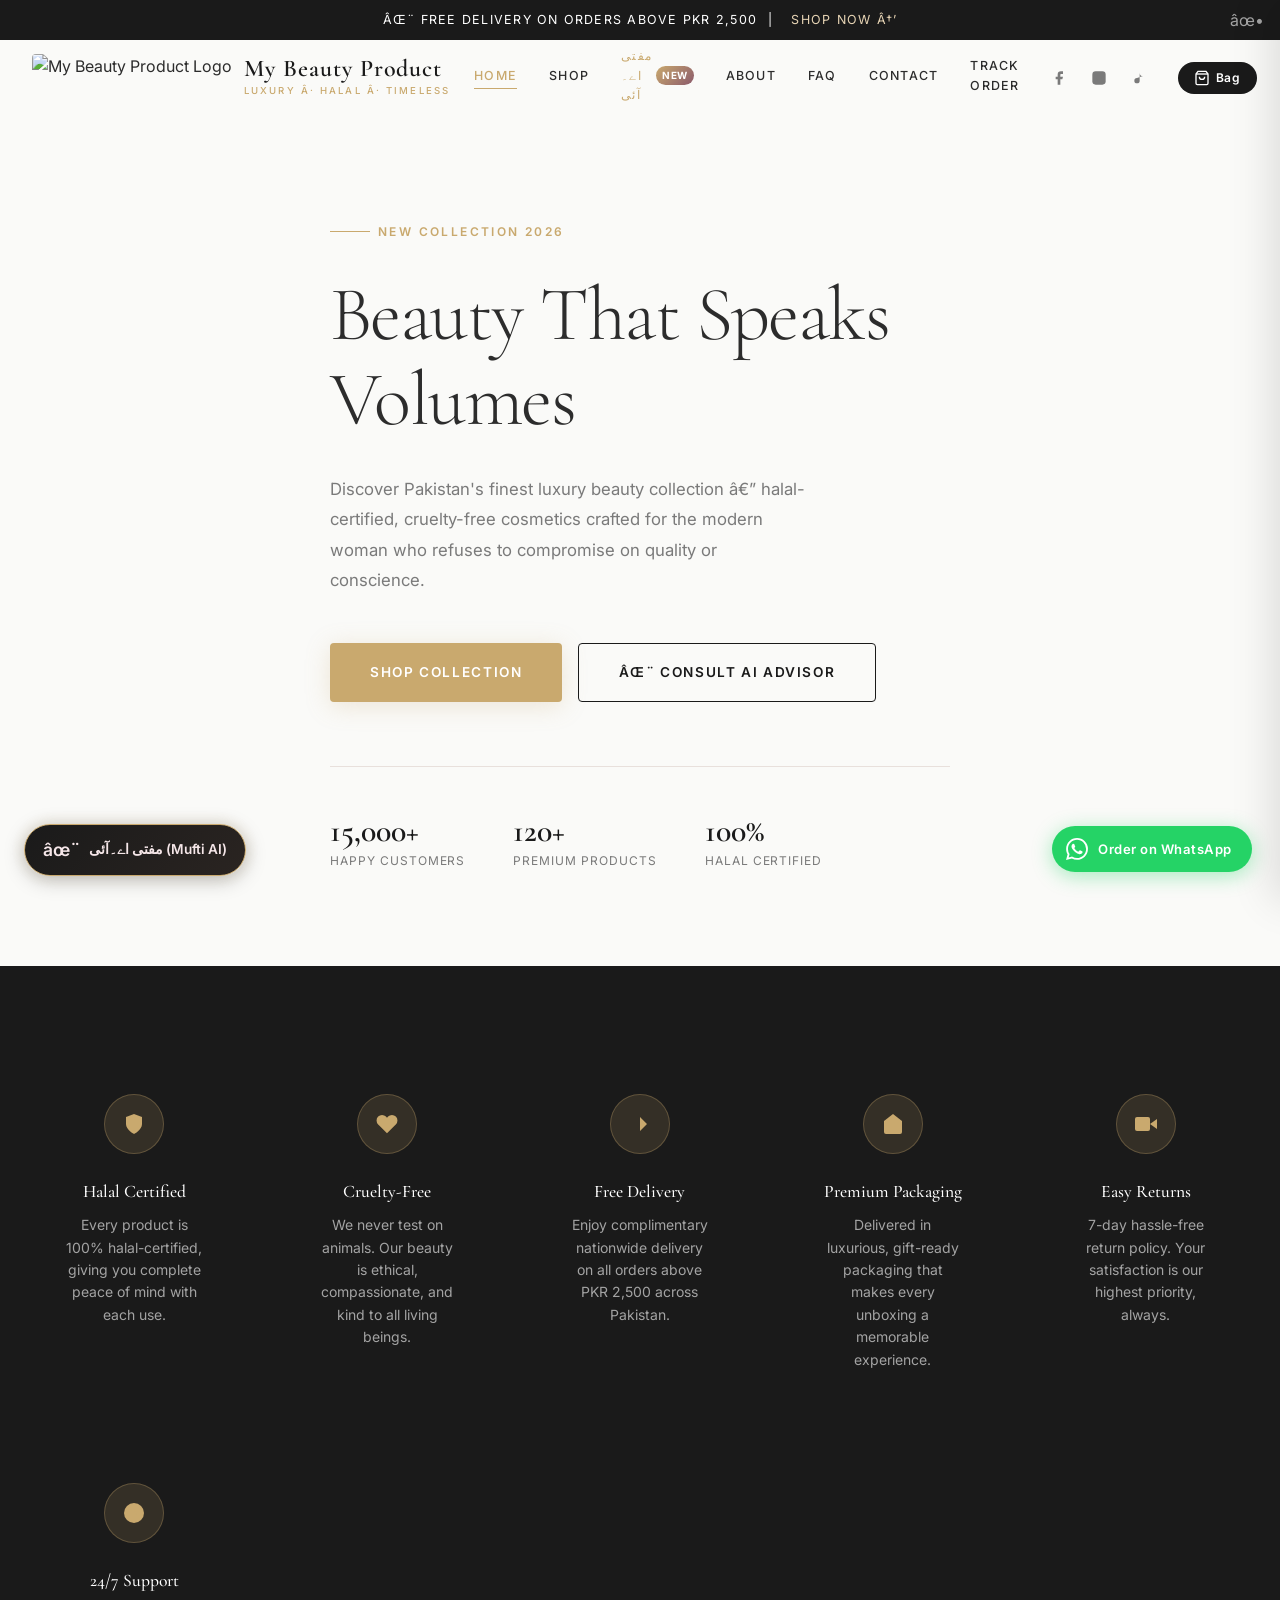
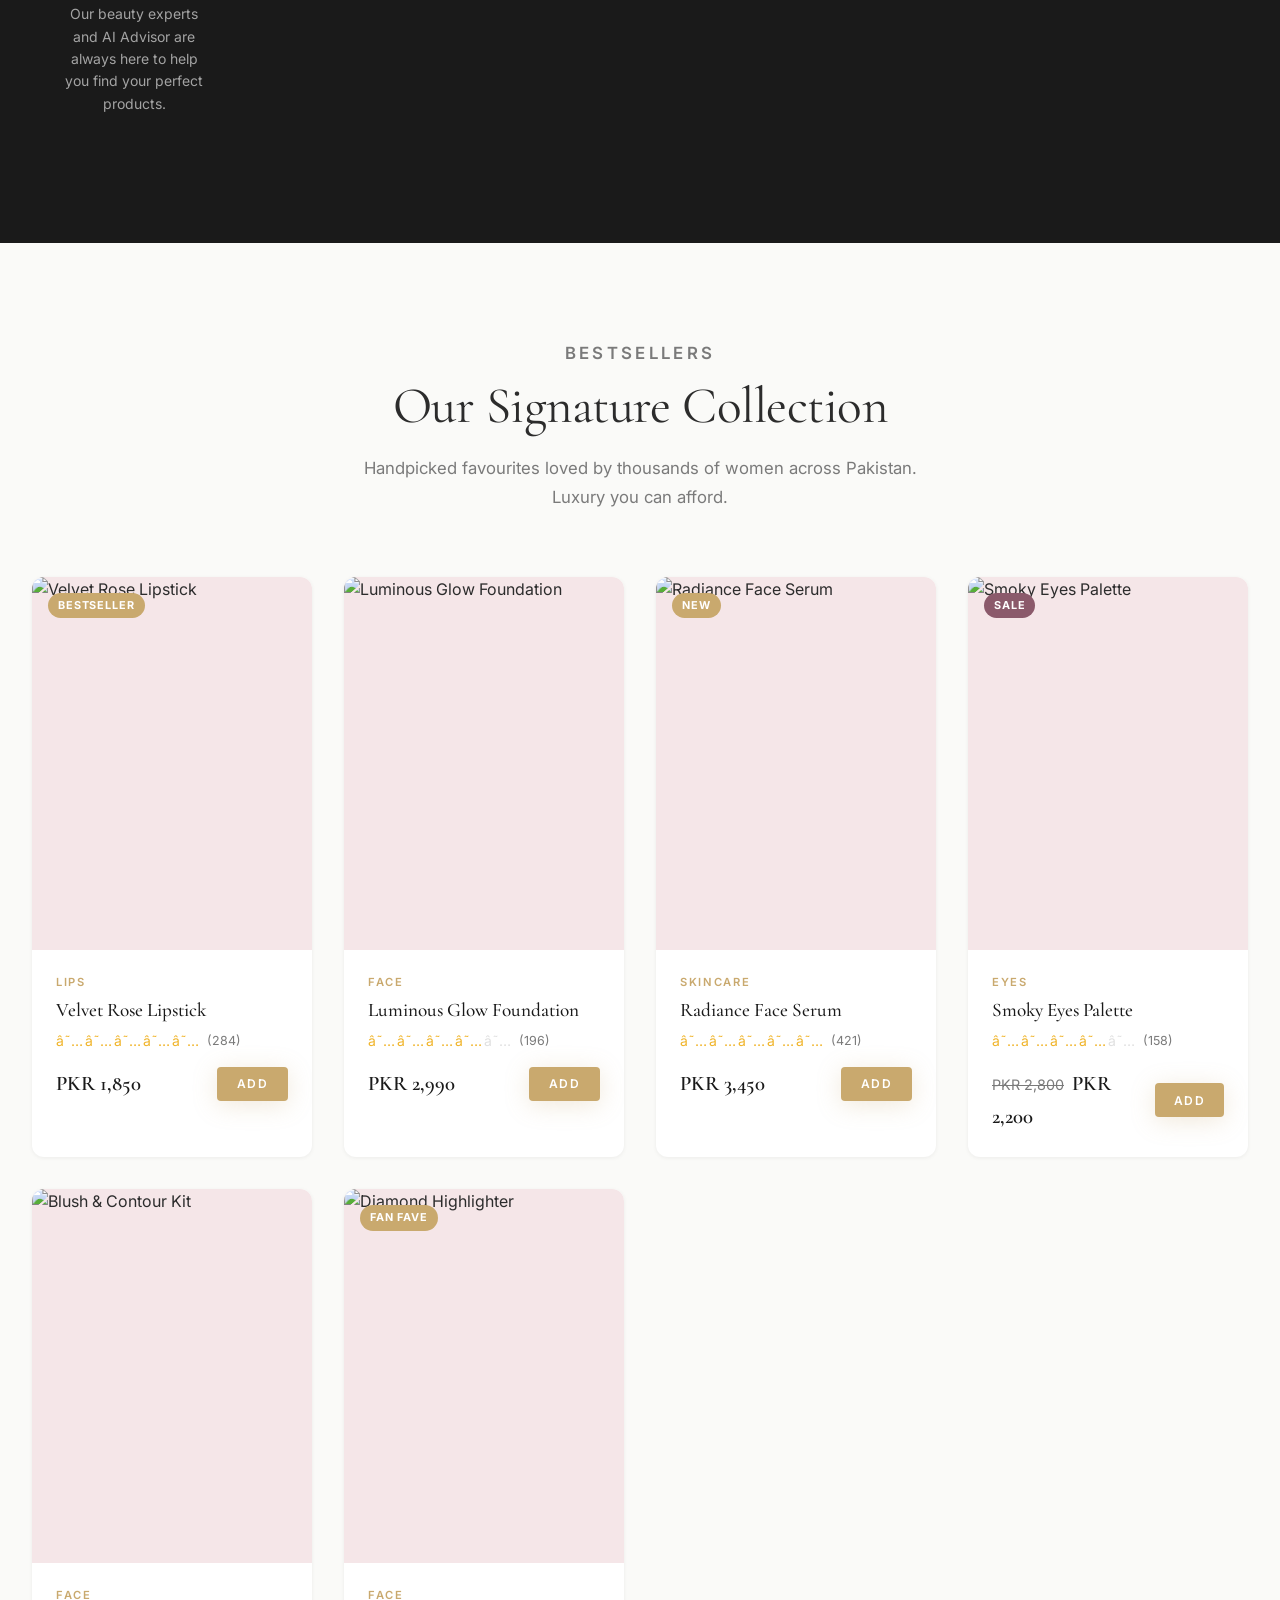
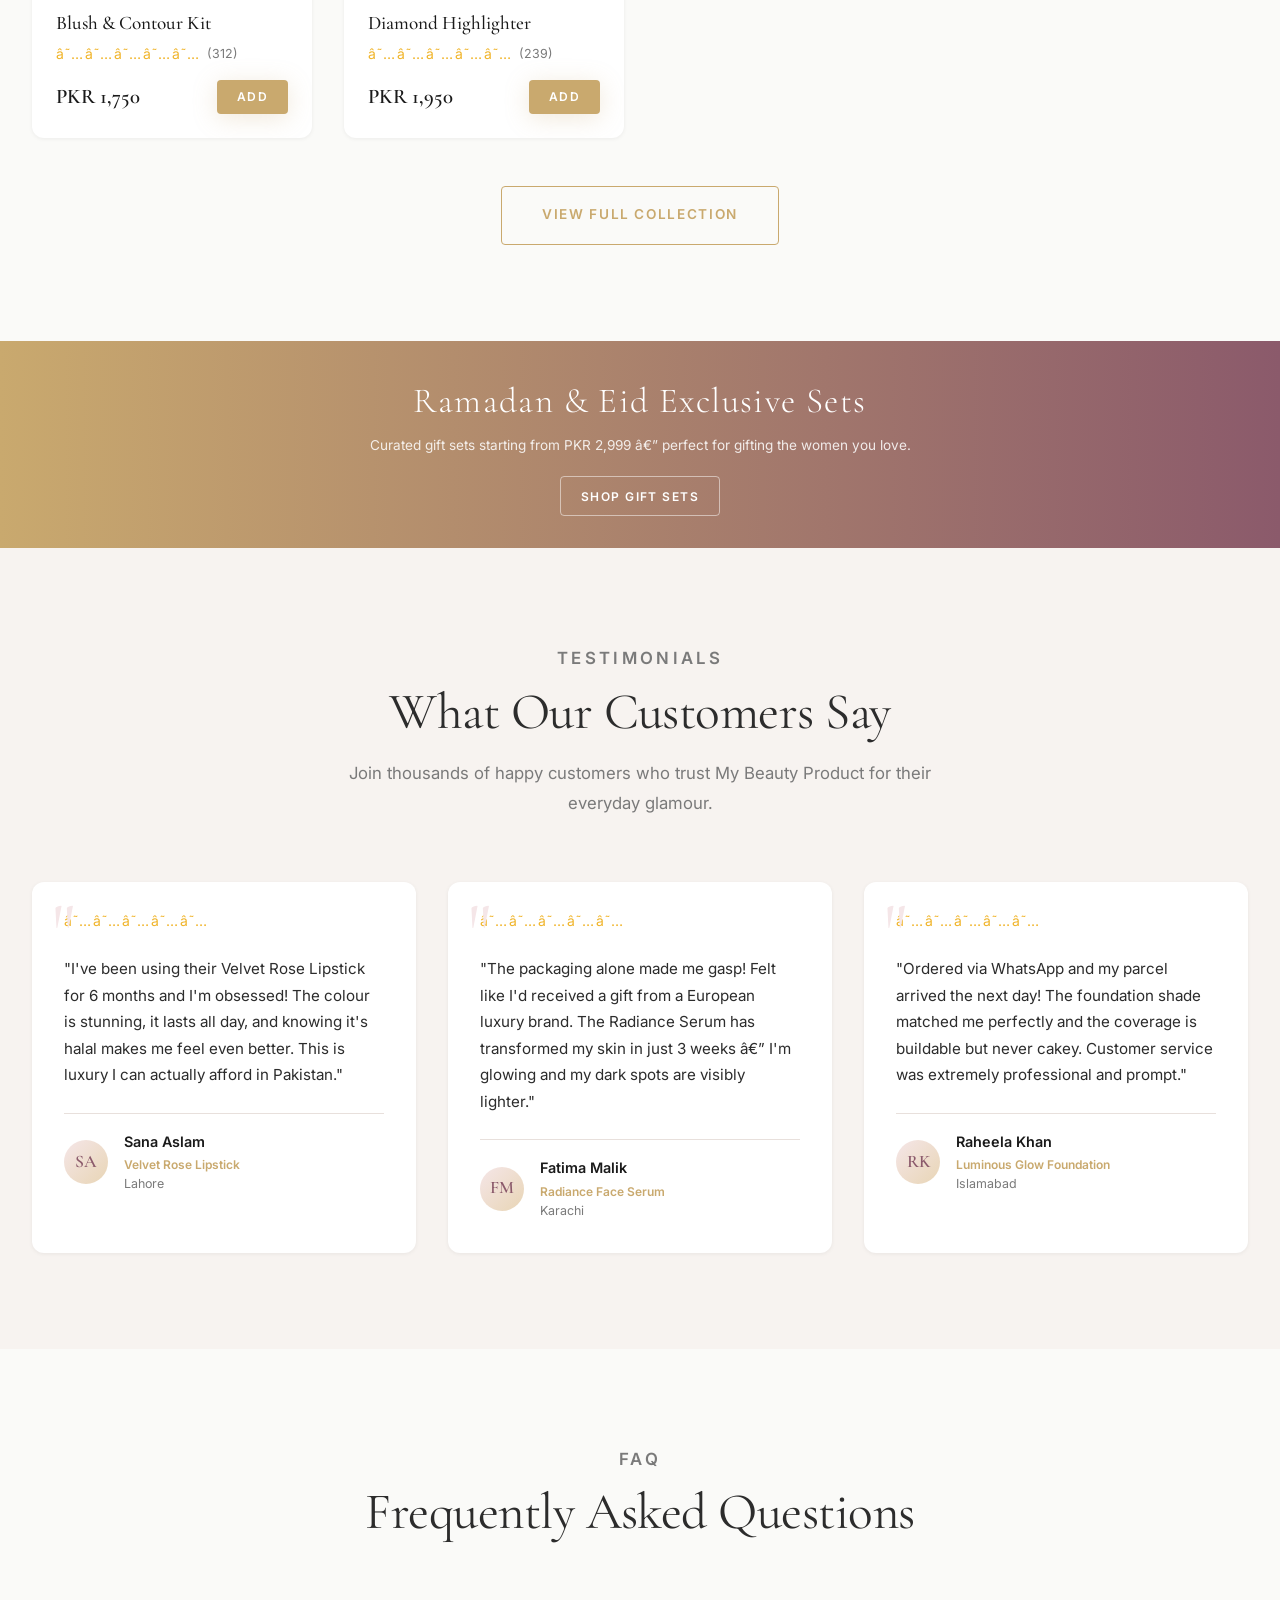
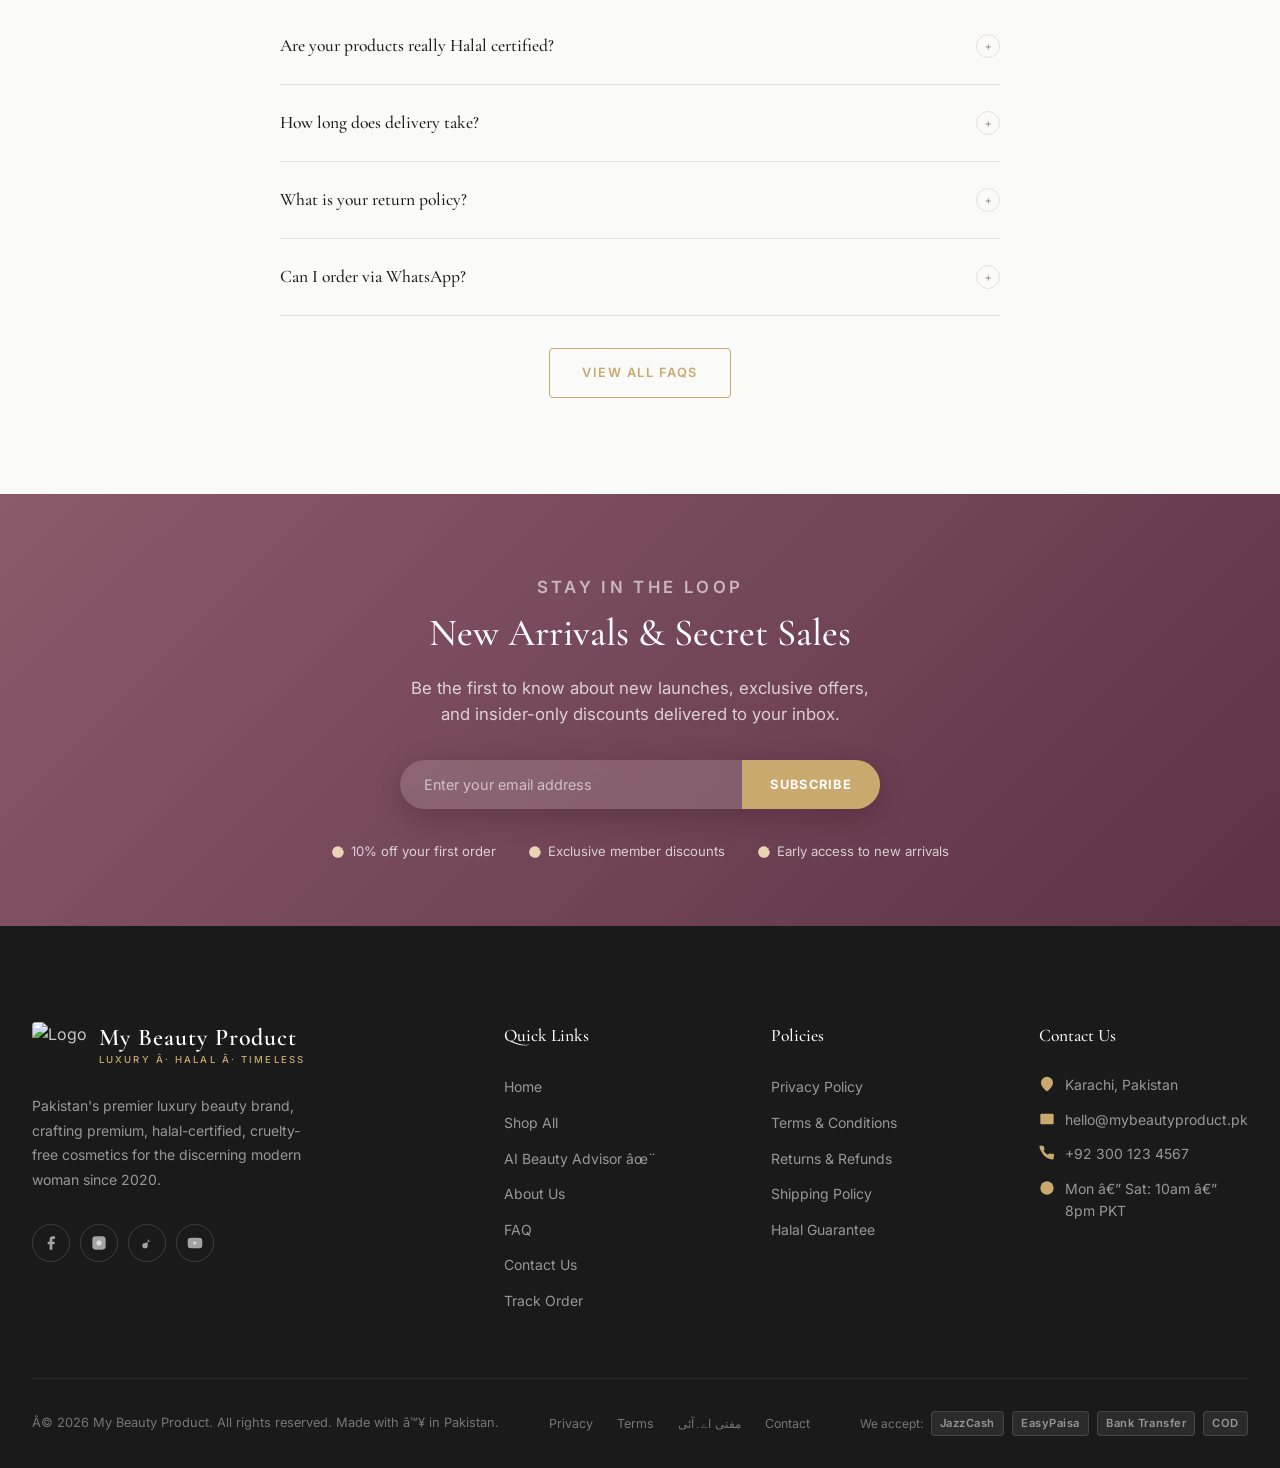
==== index.html @ 41e92faa "Add files via upload" ====
﻿<!DOCTYPE html>
<html lang="en">
<head>
  <meta charset="UTF-8" />
  <meta name="viewport" content="width=device-width, initial-scale=1.0" />
  <title>My Beauty Product â€” Luxury Halal Beauty & Cosmetics Pakistan</title>
  <meta name="description" content="My Beauty Product â€” Pakistan's premier luxury beauty brand. Shop premium lipsticks, foundations, serums, and skincare at affordable PKR prices. 100% Halal, cruelty-free cosmetics." />
  <meta name="keywords" content="beauty products Pakistan, luxury cosmetics PKR, halal makeup, lipstick Pakistan, foundation Pakistan, skincare Pakistan, AI beauty advisor" />
  <meta property="og:title" content="My Beauty Product â€” Luxury Beauty, Timeless Elegance" />
  <meta property="og:description" content="Discover Pakistan's finest luxury beauty collection â€” halal-certified, cruelty-free cosmetics crafted with care." />
  <meta property="og:type" content="website" />
  
  <link rel="icon" type="image/svg+xml" href="data:image/svg+xml,<svg xmlns='http://www.w3.org/2000/svg' viewBox='0 0 100 100'><text y='.9em' font-size='90'>ðŸ’„</text></svg>" />
  <link rel="preconnect" href="https://fonts.googleapis.com">
  <link rel="preconnect" href="https://fonts.gstatic.com" crossorigin>
  <link href="https://fonts.googleapis.com/css2?family=Cormorant+Garamond:ital,wght@0,300;0,400;0,500;0,600;0,700;1,300;1,400;1,600&family=Inter:wght@300;400;500;600;700&display=swap" rel="stylesheet" />
  <link rel="stylesheet" href="style.css" />
</head>
<body class="has-announcement">

<!-- â•â• Announcement Bar â•â•â•â•â•â•â•â•â•â•â•â•â•â•â•â•â•â•â•â•â•â•â•â•â•â•â•â•â•â•â•â•â•â• -->
<div class="announcement-bar" role="banner">
  âœ¨ Free delivery on orders above PKR 2,500 &nbsp;|&nbsp; <a href="shop.html">Shop Now â†’</a>
  <button id="dismiss-bar" style="position:absolute;right:16px;top:50%;transform:translateY(-50%);background:none;border:none;color:rgba(255,255,255,0.6);cursor:pointer;font-size:1rem;" aria-label="Dismiss announcement">âœ•</button>
</div>

<!-- â•â• Header â•â•â•â•â•â•â•â•â•â•â•â•â•â•â•â•â•â•â•â•â•â•â•â•â•â•â•â•â•â•â•â•â•â•â•â•â•â•â•â•â•â•â•â• -->
<header class="site-header" role="banner">
  <div class="container header-inner">

    <!-- Logo -->
    <a href="index.html" class="site-logo" aria-label="My Beauty Product Home">
      <div style="display:flex; align-items:center; gap:12px;">
        <img src="assets/images/logo.svg" alt="My Beauty Product Logo" style="height:48px; width:auto; border-radius:4px;" />
        <div>
          <span class="logo-main" style="display:block;">My Beauty Product</span>
          <span class="logo-tagline" style="display:block;">Luxury Â· Halal Â· Timeless</span>
        </div>
      </div>
    </a>

    <!-- Primary Navigation -->
    <nav class="primary-nav" role="navigation" aria-label="Primary navigation">
      <a href="index.html" class="active">Home</a>
      <a href="shop.html">Shop</a>
      <a href="mufti.html" class="ai-nav-link">مفتی اے۔آئی <span class="ai-nav-badge">NEW</span></a>
      <a href="about.html">About</a>
      <a href="faq.html">FAQ</a>
      <a href="contact.html">Contact</a>
      <a href="track-order.html">Track Order</a>
    </nav>

    <!-- Header Social Icons -->
    <div class="social-icons-header" aria-label="Social media links">
      <a href="https://facebook.com" target="_blank" rel="noopener" class="social-icon" aria-label="Facebook">
        <svg viewBox="0 0 24 24" width="20" height="20"><path d="M18 2h-3a5 5 0 00-5 5v3H7v4h3v8h4v-8h3l1-4h-4V7a1 1 0 011-1h3z"/></svg>
      </a>
      <a href="https://instagram.com" target="_blank" rel="noopener" class="social-icon" aria-label="Instagram">
        <svg viewBox="0 0 24 24" width="20" height="20"><rect x="2" y="2" width="20" height="20" rx="5" ry="5"/><path d="M16 11.37A4 4 0 1112.63 8 4 4 0 0116 11.37z"/><line x1="17.5" y1="6.5" x2="17.51" y2="6.5"/></svg>
      </a>
      <a href="https://tiktok.com" target="_blank" rel="noopener" class="social-icon" aria-label="TikTok">
        <svg viewBox="0 0 24 24" width="20" height="20"><path d="M9 12a4 4 0 104 4V4a5 5 0 005 5"/></svg>
      </a>
    </div>

    <!-- Cart Button -->
    <button class="cart-btn open-cart" id="cart-trigger" aria-label="Open shopping cart">
      <svg viewBox="0 0 24 24" width="20" height="20" fill="none" stroke="currentColor" stroke-width="2"><path d="M6 2L3 6v14a2 2 0 002 2h14a2 2 0 002-2V6l-3-4z"/><line x1="3" y1="6" x2="21" y2="6"/><path d="M16 10a4 4 0 01-8 0"/></svg>
      <span>Bag</span>
      <span class="cart-badge" id="cart-badge">0</span>
    </button>

    <!-- Hamburger -->
    <button class="hamburger" id="hamburger" aria-expanded="false" aria-label="Toggle mobile menu">
      <span></span><span></span><span></span>
    </button>
  </div>
</header>

<!-- â•â• Mobile Nav â•â•â•â•â•â•â•â•â•â•â•â•â•â•â•â•â•â•â•â•â•â•â•â•â•â•â•â•â•â•â•â•â•â•â•â•â•â•â• -->
<nav class="mobile-nav" id="mobile-nav" aria-label="Mobile navigation">
  <a href="index.html">Home</a>
  <a href="shop.html">Shop</a>
  <a href="ai-assistant.html" style="color:var(--color-primary);font-weight:600;">âœ¨ AI Beauty Advisor</a>
  <a href="about.html">About</a>
  <a href="faq.html">FAQ</a>
  <a href="contact.html">Contact</a>
  <a href="track-order.html">Track Order</a>
  <div class="mobile-social">
    <a href="https://facebook.com" target="_blank" rel="noopener" class="social-icon" aria-label="Facebook"><svg viewBox="0 0 24 24" width="20" height="20"><path d="M18 2h-3a5 5 0 00-5 5v3H7v4h3v8h4v-8h3l1-4h-4V7a1 1 0 011-1h3z"/></svg></a>
    <a href="https://instagram.com" target="_blank" rel="noopener" class="social-icon" aria-label="Instagram"><svg viewBox="0 0 24 24" width="20" height="20"><rect x="2" y="2" width="20" height="20" rx="5" ry="5"/><path d="M16 11.37A4 4 0 1112.63 8 4 4 0 0116 11.37z"/><line x1="17.5" y1="6.5" x2="17.51" y2="6.5"/></svg></a>
    <a href="https://tiktok.com" target="_blank" rel="noopener" class="social-icon" aria-label="TikTok"><svg viewBox="0 0 24 24" width="20" height="20"><path d="M9 12a4 4 0 104 4V4a5 5 0 005 5"/></svg></a>
  </div>
</nav>

<!-- â•â• Hero â•â•â•â•â•â•â•â•â•â•â•â•â•â•â•â•â•â•â•â•â•â•â•â•â•â•â•â•â•â•â•â•â•â•â•â•â•â•â•â•â•â•â•â•â• -->
<section class="hero" id="home" aria-label="Hero banner">
  <div class="hero-bg loaded" aria-hidden="true" style="background-image: url('assets/images/hero_banner.jpg');"></div>
  <div class="hero-overlay" aria-hidden="true"></div>
  <div class="container">
    <div class="hero-content">
      <div class="hero-eyebrow">
        <span class="subheading">New Collection 2026</span>
      </div>
      <h1 class="heading-display">
        Beauty That Speaks Volumes
      </h1>
      <p class="hero-description">
        Discover Pakistan's finest luxury beauty collection â€” halal-certified, cruelty-free cosmetics crafted for the modern woman who refuses to compromise on quality or conscience.
      </p>
      <div class="hero-actions">
        <a href="shop.html" class="btn btn-primary btn-lg" id="hero-shop-btn">Shop Collection</a>
        <a href="ai-assistant.html" class="btn btn-secondary btn-lg" id="hero-ai-btn">âœ¨ Consult AI Advisor</a>
      </div>
      <div class="hero-stats">
        <div class="hero-stat">
          <div class="hero-stat-value" data-count="15000" data-suffix="+">15,000+</div>
          <div class="hero-stat-label">Happy Customers</div>
        </div>
        <div class="hero-stat">
          <div class="hero-stat-value" data-count="120" data-suffix="+">120+</div>
          <div class="hero-stat-label">Premium Products</div>
        </div>
        <div class="hero-stat">
          <div class="hero-stat-value" data-count="100" data-suffix="%">100%</div>
          <div class="hero-stat-label">Halal Certified</div>
        </div>
      </div>
    </div>
  </div>
</section>

<!-- â•â• Features Strip â•â•â•â•â•â•â•â•â•â•â•â•â•â•â•â•â•â•â•â•â•â•â•â•â•â•â•â•â•â•â•â•â•â•â• -->
<section class="features-section section-padding">
  <div class="container">
    <div class="features-grid">
      <div class="feature-item reveal">
        <div class="feature-icon">
          <svg viewBox="0 0 24 24" width="20" height="20"><path d="M12 22s8-4 8-10V5l-8-3-8 3v7c0 6 8 10 8 10z"/></svg>
        </div>
        <h3>Halal Certified</h3>
        <p>Every product is 100% halal-certified, giving you complete peace of mind with each use.</p>
      </div>
      <div class="feature-item reveal reveal-delay-1">
        <div class="feature-icon">
          <svg viewBox="0 0 24 24" width="20" height="20"><path d="M20.84 4.61a5.5 5.5 0 00-7.78 0L12 5.67l-1.06-1.06a5.5 5.5 0 00-7.78 7.78l1.06 1.06L12 21.23l7.78-7.78 1.06-1.06a5.5 5.5 0 000-7.78z"/></svg>
        </div>
        <h3>Cruelty-Free</h3>
        <p>We never test on animals. Our beauty is ethical, compassionate, and kind to all living beings.</p>
      </div>
      <div class="feature-item reveal reveal-delay-2">
        <div class="feature-icon">
          <svg viewBox="0 0 24 24" width="20" height="20"><path d="M5 12h14M12 5l7 7-7 7"/></svg>
        </div>
        <h3>Free Delivery</h3>
        <p>Enjoy complimentary nationwide delivery on all orders above PKR 2,500 across Pakistan.</p>
      </div>
      <div class="feature-item reveal reveal-delay-3">
        <div class="feature-icon">
          <svg viewBox="0 0 24 24" width="20" height="20"><path d="M3 9l9-7 9 7v11a2 2 0 01-2 2H5a2 2 0 01-2-2z"/><polyline points="9 22 9 12 15 12 15 22"/></svg>
        </div>
        <h3>Premium Packaging</h3>
        <p>Delivered in luxurious, gift-ready packaging that makes every unboxing a memorable experience.</p>
      </div>
      <div class="feature-item reveal reveal-delay-4">
        <div class="feature-icon">
          <svg viewBox="0 0 24 24" width="20" height="20"><path d="M23 7l-7 5 7 5V7z"/><rect x="1" y="5" width="15" height="14" rx="2" ry="2"/></svg>
        </div>
        <h3>Easy Returns</h3>
        <p>7-day hassle-free return policy. Your satisfaction is our highest priority, always.</p>
      </div>
      <div class="feature-item reveal reveal-delay-4">
        <div class="feature-icon">
          <svg viewBox="0 0 24 24" width="20" height="20"><circle cx="12" cy="12" r="10"/><path d="M12 8v4l3 3"/></svg>
        </div>
        <h3>24/7 Support</h3>
        <p>Our beauty experts and AI Advisor are always here to help you find your perfect products.</p>
      </div>
    </div>
  </div>
</section>

<!-- â•â• Featured Collections â•â•â•â•â•â•â•â•â•â•â•â•â•â•â•â•â•â•â•â•â•â•â•â•â•â•â•â•â• -->
<section class="section-padding" id="featured-products">
  <div class="container">
    <div class="section-header reveal">
      <p class="subheading">Bestsellers</p>
      <h2 class="heading-xl">Our Signature Collection</h2>
      <p>Handpicked favourites loved by thousands of women across Pakistan. Luxury you can afford.</p>
    </div>

    <div class="products-grid">

      <!-- Product 1 -->
      <div class="product-card reveal" data-product="prod-001" data-product-id="prod-001" data-name="Velvet Rose Lipstick" data-price="1850" data-image="assets/images/product_lipstick.jpg" data-category="Lips">
        <div class="product-card-img">
          <span class="product-badge badge-new">Bestseller</span>
          <img src="assets/images/product_lipstick.jpg" alt="Velvet Rose Lipstick" loading="lazy" />
          <div class="product-card-actions">
            <button class="quick-add-btn" data-add-to-cart aria-label="Add Velvet Rose Lipstick to cart">Add to Bag</button>
            <button class="wishlist-btn" aria-label="Add to wishlist">
              <svg viewBox="0 0 24 24" width="20" height="20" fill="none" stroke="currentColor" stroke-width="2"><path d="M20.84 4.61a5.5 5.5 0 00-7.78 0L12 5.67l-1.06-1.06a5.5 5.5 0 00-7.78 7.78l1.06 1.06L12 21.23l7.78-7.78 1.06-1.06a5.5 5.5 0 000-7.78z"/></svg>
            </button>
          </div>
        </div>
        <div class="product-card-body">
          <p class="product-category">Lips</p>
          <h3 class="product-name">Velvet Rose Lipstick</h3>
          <div class="star-rating">
            <div class="stars">
              <span class="star filled">â˜…</span><span class="star filled">â˜…</span><span class="star filled">â˜…</span><span class="star filled">â˜…</span><span class="star filled">â˜…</span>
            </div>
            <span class="rating-count">(284)</span>
          </div>
          <div class="product-meta">
            <span class="product-price">PKR 1,850</span>
            <button class="btn btn-primary btn-sm" data-add-to-cart>Add</button>
          </div>
        </div>
      </div>

      <!-- Product 2 -->
      <div class="product-card reveal reveal-delay-1" data-product="prod-002" data-product-id="prod-002" data-name="Luminous Glow Foundation" data-price="2990" data-image="assets/images/product_foundation.jpg" data-category="Face">
        <div class="product-card-img">
          <img src="assets/images/product_foundation.jpg" alt="Luminous Glow Foundation" loading="lazy" />
          <div class="product-card-actions">
            <button class="quick-add-btn" data-add-to-cart aria-label="Add Luminous Glow Foundation to cart">Add to Bag</button>
            <button class="wishlist-btn" aria-label="Add to wishlist">
              <svg viewBox="0 0 24 24" width="20" height="20" fill="none" stroke="currentColor" stroke-width="2"><path d="M20.84 4.61a5.5 5.5 0 00-7.78 0L12 5.67l-1.06-1.06a5.5 5.5 0 00-7.78 7.78l1.06 1.06L12 21.23l7.78-7.78 1.06-1.06a5.5 5.5 0 000-7.78z"/></svg>
            </button>
          </div>
        </div>
        <div class="product-card-body">
          <p class="product-category">Face</p>
          <h3 class="product-name">Luminous Glow Foundation</h3>
          <div class="star-rating">
            <div class="stars">
              <span class="star filled">â˜…</span><span class="star filled">â˜…</span><span class="star filled">â˜…</span><span class="star filled">â˜…</span><span class="star">â˜…</span>
            </div>
            <span class="rating-count">(196)</span>
          </div>
          <div class="product-meta">
            <span class="product-price">PKR 2,990</span>
            <button class="btn btn-primary btn-sm" data-add-to-cart>Add</button>
          </div>
        </div>
      </div>

      <!-- Product 3 -->
      <div class="product-card reveal reveal-delay-2" data-product="prod-003" data-product-id="prod-003" data-name="Radiance Face Serum" data-price="3450" data-image="assets/images/product_serum.jpg" data-category="Skincare">
        <div class="product-card-img">
          <span class="product-badge badge-new">New</span>
          <img src="assets/images/product_serum.jpg" alt="Radiance Face Serum" loading="lazy" />
          <div class="product-card-actions">
            <button class="quick-add-btn" data-add-to-cart aria-label="Add Radiance Face Serum to cart">Add to Bag</button>
            <button class="wishlist-btn" aria-label="Add to wishlist">
              <svg viewBox="0 0 24 24" width="20" height="20" fill="none" stroke="currentColor" stroke-width="2"><path d="M20.84 4.61a5.5 5.5 0 00-7.78 0L12 5.67l-1.06-1.06a5.5 5.5 0 00-7.78 7.78l1.06 1.06L12 21.23l7.78-7.78 1.06-1.06a5.5 5.5 0 000-7.78z"/></svg>
            </button>
          </div>
        </div>
        <div class="product-card-body">
          <p class="product-category">Skincare</p>
          <h3 class="product-name">Radiance Face Serum</h3>
          <div class="star-rating">
            <div class="stars">
              <span class="star filled">â˜…</span><span class="star filled">â˜…</span><span class="star filled">â˜…</span><span class="star filled">â˜…</span><span class="star filled">â˜…</span>
            </div>
            <span class="rating-count">(421)</span>
          </div>
          <div class="product-meta">
            <span class="product-price">PKR 3,450</span>
            <button class="btn btn-primary btn-sm" data-add-to-cart>Add</button>
          </div>
        </div>
      </div>

      <!-- Product 4 -->
      <div class="product-card reveal reveal-delay-1" data-product="prod-004" data-product-id="prod-004" data-name="Smoky Eyes Palette" data-price="2200" data-image="assets/images/product_eyeshadow.jpg" data-category="Eyes">
        <div class="product-card-img">
          <span class="product-badge badge-sale">Sale</span>
          <img src="assets/images/product_eyeshadow.jpg" alt="Smoky Eyes Palette" loading="lazy" />
          <div class="product-card-actions">
            <button class="quick-add-btn" data-add-to-cart aria-label="Add Smoky Eyes Palette to cart">Add to Bag</button>
            <button class="wishlist-btn" aria-label="Add to wishlist">
              <svg viewBox="0 0 24 24" width="20" height="20" fill="none" stroke="currentColor" stroke-width="2"><path d="M20.84 4.61a5.5 5.5 0 00-7.78 0L12 5.67l-1.06-1.06a5.5 5.5 0 00-7.78 7.78l1.06 1.06L12 21.23l7.78-7.78 1.06-1.06a5.5 5.5 0 000-7.78z"/></svg>
            </button>
          </div>
        </div>
        <div class="product-card-body">
          <p class="product-category">Eyes</p>
          <h3 class="product-name">Smoky Eyes Palette</h3>
          <div class="star-rating">
            <div class="stars">
              <span class="star filled">â˜…</span><span class="star filled">â˜…</span><span class="star filled">â˜…</span><span class="star filled">â˜…</span><span class="star">â˜…</span>
            </div>
            <span class="rating-count">(158)</span>
          </div>
          <div class="product-meta">
            <div>
              <span class="product-price-original">PKR 2,800</span>
              <span class="product-price">PKR 2,200</span>
            </div>
            <button class="btn btn-primary btn-sm" data-add-to-cart>Add</button>
          </div>
        </div>
      </div>

      <!-- Product 5 -->
      <div class="product-card reveal reveal-delay-2" data-product="prod-005" data-product-id="prod-005" data-name="Blush & Contour Kit" data-price="1750" data-image="assets/images/product_blush.jpg" data-category="Face">
        <div class="product-card-img">
          <img src="assets/images/product_blush.jpg" alt="Blush & Contour Kit" loading="lazy" />
          <div class="product-card-actions">
            <button class="quick-add-btn" data-add-to-cart aria-label="Add Blush & Contour Kit to cart">Add to Bag</button>
            <button class="wishlist-btn" aria-label="Add to wishlist">
              <svg viewBox="0 0 24 24" width="20" height="20" fill="none" stroke="currentColor" stroke-width="2"><path d="M20.84 4.61a5.5 5.5 0 00-7.78 0L12 5.67l-1.06-1.06a5.5 5.5 0 00-7.78 7.78l1.06 1.06L12 21.23l7.78-7.78 1.06-1.06a5.5 5.5 0 000-7.78z"/></svg>
            </button>
          </div>
        </div>
        <div class="product-card-body">
          <p class="product-category">Face</p>
          <h3 class="product-name">Blush & Contour Kit</h3>
          <div class="star-rating">
            <div class="stars">
              <span class="star filled">â˜…</span><span class="star filled">â˜…</span><span class="star filled">â˜…</span><span class="star filled">â˜…</span><span class="star filled">â˜…</span>
            </div>
            <span class="rating-count">(312)</span>
          </div>
          <div class="product-meta">
            <span class="product-price">PKR 1,750</span>
            <button class="btn btn-primary btn-sm" data-add-to-cart>Add</button>
          </div>
        </div>
      </div>

      <!-- Product 6 -->
      <div class="product-card reveal reveal-delay-3" data-product="prod-006" data-product-id="prod-006" data-name="Diamond Highlighter" data-price="1950" data-image="assets/images/product_highlighter.jpg" data-category="Face">
        <div class="product-card-img">
          <span class="product-badge badge-new">Fan Fave</span>
          <img src="assets/images/product_highlighter.jpg" alt="Diamond Highlighter" loading="lazy" />
          <div class="product-card-actions">
            <button class="quick-add-btn" data-add-to-cart aria-label="Add Diamond Highlighter to cart">Add to Bag</button>
            <button class="wishlist-btn" aria-label="Add to wishlist">
              <svg viewBox="0 0 24 24" width="20" height="20" fill="none" stroke="currentColor" stroke-width="2"><path d="M20.84 4.61a5.5 5.5 0 00-7.78 0L12 5.67l-1.06-1.06a5.5 5.5 0 00-7.78 7.78l1.06 1.06L12 21.23l7.78-7.78 1.06-1.06a5.5 5.5 0 000-7.78z"/></svg>
            </button>
          </div>
        </div>
        <div class="product-card-body">
          <p class="product-category">Face</p>
          <h3 class="product-name">Diamond Highlighter</h3>
          <div class="star-rating">
            <div class="stars">
              <span class="star filled">â˜…</span><span class="star filled">â˜…</span><span class="star filled">â˜…</span><span class="star filled">â˜…</span><span class="star filled">â˜…</span>
            </div>
            <span class="rating-count">(239)</span>
          </div>
          <div class="product-meta">
            <span class="product-price">PKR 1,950</span>
            <button class="btn btn-primary btn-sm" data-add-to-cart>Add</button>
          </div>
        </div>
      </div>

    </div>

    <div class="text-center" style="margin-top:3rem;">
      <a href="shop.html" class="btn btn-outline-gold btn-lg" id="view-all-btn">View Full Collection</a>
    </div>
  </div>
</section>

<!-- â•â• Promo Banner â•â•â•â•â•â•â•â•â•â•â•â•â•â•â•â•â•â•â•â•â•â•â•â•â•â•â•â•â•â•â•â•â•â•â•â•â• -->
<div class="promo-strip reveal">
  <div class="container">
    <h2>Ramadan &amp; Eid Exclusive Sets</h2>
    <p>Curated gift sets starting from PKR 2,999 â€” perfect for gifting the women you love.</p>
    <a href="shop.html" class="btn btn-secondary btn-sm" style="margin-top:1.2rem;border-color:rgba(255,255,255,0.5);color:white;" id="promo-shop-btn">Shop Gift Sets</a>
  </div>
</div>

<!-- â•â• Customer Reviews â•â•â•â•â•â•â•â•â•â•â•â•â•â•â•â•â•â•â•â•â•â•â•â•â•â•â•â•â•â•â•â•â• -->
<section class="reviews-section section-padding" id="reviews">
  <div class="container">
    <div class="section-header reveal">
      <p class="subheading">Testimonials</p>
      <h2 class="heading-xl">What Our Customers Say</h2>
      <p>Join thousands of happy customers who trust My Beauty Product for their everyday glamour.</p>
    </div>
    <div class="reviews-grid">

      <div class="review-card reveal">
        <div class="star-rating" style="margin-bottom:0.75rem;">
          <div class="stars"><span class="star filled">â˜…</span><span class="star filled">â˜…</span><span class="star filled">â˜…</span><span class="star filled">â˜…</span><span class="star filled">â˜…</span></div>
        </div>
        <p class="review-text">"I've been using their Velvet Rose Lipstick for 6 months and I'm obsessed! The colour is stunning, it lasts all day, and knowing it's halal makes me feel even better. This is luxury I can actually afford in Pakistan."</p>
        <div class="review-author">
          <div class="review-avatar">SA</div>
          <div>
            <div class="review-name">Sana Aslam</div>
            <div class="review-product">Velvet Rose Lipstick</div>
            <div class="review-date">Lahore</div>
          </div>
        </div>
      </div>

      <div class="review-card reveal reveal-delay-1">
        <div class="star-rating" style="margin-bottom:0.75rem;">
          <div class="stars"><span class="star filled">â˜…</span><span class="star filled">â˜…</span><span class="star filled">â˜…</span><span class="star filled">â˜…</span><span class="star filled">â˜…</span></div>
        </div>
        <p class="review-text">"The packaging alone made me gasp! Felt like I'd received a gift from a European luxury brand. The Radiance Serum has transformed my skin in just 3 weeks â€” I'm glowing and my dark spots are visibly lighter."</p>
        <div class="review-author">
          <div class="review-avatar">FM</div>
          <div>
            <div class="review-name">Fatima Malik</div>
            <div class="review-product">Radiance Face Serum</div>
            <div class="review-date">Karachi</div>
          </div>
        </div>
      </div>

      <div class="review-card reveal reveal-delay-2">
        <div class="star-rating" style="margin-bottom:0.75rem;">
          <div class="stars"><span class="star filled">â˜…</span><span class="star filled">â˜…</span><span class="star filled">â˜…</span><span class="star filled">â˜…</span><span class="star filled">â˜…</span></div>
        </div>
        <p class="review-text">"Ordered via WhatsApp and my parcel arrived the next day! The foundation shade matched me perfectly and the coverage is buildable but never cakey. Customer service was extremely professional and prompt."</p>
        <div class="review-author">
          <div class="review-avatar">RK</div>
          <div>
            <div class="review-name">Raheela Khan</div>
            <div class="review-product">Luminous Glow Foundation</div>
            <div class="review-date">Islamabad</div>
          </div>
        </div>
      </div>

    </div>
  </div>
</section>

<!-- â•â• FAQ Preview â•â•â•â•â•â•â•â•â•â•â•â•â•â•â•â•â•â•â•â•â•â•â•â•â•â•â•â•â•â•â•â•â•â•â•â•â•â• -->
<section class="section-padding" id="faq-preview">
  <div class="container">
    <div class="section-header reveal">
      <p class="subheading">FAQ</p>
      <h2 class="heading-xl">Frequently Asked Questions</h2>
    </div>
    <div class="faq-list reveal">

      <div class="faq-item">
        <details>
          <summary class="faq-question">Are your products really Halal certified? <span class="faq-icon">+</span></summary>
          <div class="faq-answer">Yes! Every single My Beauty Product product is 100% halal-certified. We do not use any animal-derived ingredients, alcohol, or prohibited chemicals. Certified by a recognized Pakistani halal authority.</div>
        </details>
      </div>

      <div class="faq-item">
        <details>
          <summary class="faq-question">How long does delivery take? <span class="faq-icon">+</span></summary>
          <div class="faq-answer">We offer 1â€”3 business day delivery across major cities in Pakistan (Karachi, Lahore, Islamabad, Rawalpindi, Peshawar, Faisalabad, Multan). Remote areas take 3â€”5 business days.</div>
        </details>
      </div>

      <div class="faq-item">
        <details>
          <summary class="faq-question">What is your return policy? <span class="faq-icon">+</span></summary>
          <div class="faq-answer">We offer a 7-day hassle-free return policy on all unopened items. If an item arrives damaged or incorrect, we replace it or refund you completely free of charge.</div>
        </details>
      </div>

      <div class="faq-item">
        <details>
          <summary class="faq-question">Can I order via WhatsApp? <span class="faq-icon">+</span></summary>
          <div class="faq-answer">Absolutely! Click the WhatsApp button at any time to order directly or speak with our beauty advisors.</div>
        </details>
      </div>

    </div>
    <div class="text-center" style="margin-top:2rem;">
      <a href="faq.html" class="btn btn-outline-gold" id="all-faq-btn">View All FAQs</a>
    </div>
  </div>
</section>

<!-- â•â• Newsletter â•â•â•â•â•â•â•â•â•â•â•â•â•â•â•â•â•â•â•â•â•â•â•â•â•â•â•â•â•â•â•â•â•â•â•â•â•â•â• -->
<section class="newsletter-section section-padding-sm">
  <div class="container">
    <p class="subheading" style="color:rgba(255,255,255,0.6);margin-bottom:0.5rem;">Stay in the Loop</p>
    <h2 class="heading-lg" style="color:white;">New Arrivals &amp; Secret Sales</h2>
    <p>Be the first to know about new launches, exclusive offers, and insider-only discounts delivered to your inbox.</p>
    <form class="newsletter-form" id="newsletter-form" onsubmit="event.preventDefault(); showToast('Thank you for subscribing! Check your inbox for 10% off.', 'success'); this.reset();">
      <input type="email" placeholder="Enter your email address" required aria-label="Email address for newsletter" />
      <button type="submit">Subscribe</button>
    </form>
    <div class="newsletter-benefits">
      <span class="newsletter-benefit">
        <svg viewBox="0 0 24 24" width="20" height="20"><path d="M22 11.08V12a10 10 0 11-5.93-9.14"/><polyline points="22 4 12 14.01 9 11.01"/></svg>
        10% off your first order
      </span>
      <span class="newsletter-benefit">
        <svg viewBox="0 0 24 24" width="20" height="20"><path d="M22 11.08V12a10 10 0 11-5.93-9.14"/><polyline points="22 4 12 14.01 9 11.01"/></svg>
        Exclusive member discounts
      </span>
      <span class="newsletter-benefit">
        <svg viewBox="0 0 24 24" width="20" height="20"><path d="M22 11.08V12a10 10 0 11-5.93-9.14"/><polyline points="22 4 12 14.01 9 11.01"/></svg>
        Early access to new arrivals
      </span>
    </div>
  </div>
</section>

<!-- â•â• Footer â•â•â•â•â•â•â•â•â•â•â•â•â•â•â•â•â•â•â•â•â•â•â•â•â•â•â•â•â•â•â•â•â•â•â•â•â•â•â•â•â•â•â• -->
<footer class="site-footer" role="contentinfo">
  <div class="container">
    <div class="footer-top">

      <!-- Brand Column -->
      <div class="footer-brand">
        <a href="index.html" class="site-logo">
          <div style="display:flex; align-items:center; gap:12px;">
            <img src="assets/images/logo.svg" alt="Logo" style="height:48px; width:auto; border-radius:4px;" />
            <div>
              <span class="logo-main" style="display:block;">My Beauty Product</span>
              <span class="logo-tagline" style="display:block;">Luxury Â· Halal Â· Timeless</span>
            </div>
          </div>
        </a>
        <p class="footer-about">Pakistan's premier luxury beauty brand, crafting premium, halal-certified, cruelty-free cosmetics for the discerning modern woman since 2020.</p>
        <div class="footer-social">
          <a href="https://facebook.com" target="_blank" rel="noopener" class="footer-social-icon" aria-label="Facebook"><svg viewBox="0 0 24 24" width="20" height="20"><path d="M18 2h-3a5 5 0 00-5 5v3H7v4h3v8h4v-8h3l1-4h-4V7a1 1 0 011-1h3z"/></svg></a>
          <a href="https://instagram.com" target="_blank" rel="noopener" class="footer-social-icon" aria-label="Instagram"><svg viewBox="0 0 24 24" width="20" height="20"><rect x="2" y="2" width="20" height="20" rx="5" ry="5"/><path d="M16 11.37A4 4 0 1112.63 8 4 4 0 0116 11.37z"/><line x1="17.5" y1="6.5" x2="17.51" y2="6.5"/></svg></a>
          <a href="https://tiktok.com" target="_blank" rel="noopener" class="footer-social-icon" aria-label="TikTok"><svg viewBox="0 0 24 24" width="20" height="20"><path d="M9 12a4 4 0 104 4V4a5 5 0 005 5"/></svg></a>
          <a href="https://youtube.com" target="_blank" rel="noopener" class="footer-social-icon" aria-label="YouTube"><svg viewBox="0 0 24 24" width="20" height="20"><path d="M22.54 6.42a2.78 2.78 0 00-1.94-1.96C18.88 4 12 4 12 4s-6.88 0-8.6.46a2.78 2.78 0 00-1.94 1.96A29 29 0 001 12a29 29 0 00.46 5.58A2.78 2.78 0 003.4 19.54C5.12 20 12 20 12 20s6.88 0 8.6-.46a2.78 2.78 0 001.94-1.96A29 29 0 0023 12a29 29 0 00-.46-5.58z"/><polygon points="9.75 15.02 15.5 12 9.75 8.98 9.75 15.02"/></svg></a>
        </div>
      </div>

      <!-- Quick Links -->
      <div>
        <h4 class="footer-heading">Quick Links</h4>
        <ul class="footer-links">
          <li><a href="index.html">Home</a></li>
          <li><a href="shop.html">Shop All</a></li>
          <li><a href="ai-assistant.html">AI Beauty Advisor âœ¨</a></li>
          <li><a href="about.html">About Us</a></li>
          <li><a href="faq.html">FAQ</a></li>
          <li><a href="contact.html">Contact Us</a></li>
          <li><a href="track-order.html">Track Order</a></li>
        </ul>
      </div>

      <!-- Policies -->
      <div>
        <h4 class="footer-heading">Policies</h4>
        <ul class="footer-links">
          <li><a href="privacy.html">Privacy Policy</a></li>
          <li><a href="terms.html">Terms &amp; Conditions</a></li>
          <li><a href="terms.html#returns">Returns &amp; Refunds</a></li>
          <li><a href="terms.html#shipping">Shipping Policy</a></li>
          <li><a href="terms.html#halal">Halal Guarantee</a></li>
        </ul>
      </div>

      <!-- Contact -->
      <div>
        <h4 class="footer-heading">Contact Us</h4>
        <div class="footer-contact-item">
          <svg viewBox="0 0 24 24" width="20" height="20"><path d="M21 10c0 7-9 13-9 13s-9-6-9-13a9 9 0 0118 0z"/><circle cx="12" cy="10" r="3"/></svg>
          <span>Karachi, Pakistan</span>
        </div>
        <div class="footer-contact-item">
          <svg viewBox="0 0 24 24" width="20" height="20"><path d="M4 4h16c1.1 0 2 .9 2 2v12c0 1.1-.9 2-2 2H4c-1.1 0-2-.9-2-2V6c0-1.1.9-2 2-2z"/><polyline points="22,6 12,13 2,6"/></svg>
          <span>hello@mybeautyproduct.pk</span>
        </div>
        <div class="footer-contact-item">
          <svg viewBox="0 0 24 24" width="20" height="20"><path d="M22 16.92v3a2 2 0 01-2.18 2 19.79 19.79 0 01-8.63-3.07A19.5 19.5 0 013.5 9.93a19.79 19.79 0 01-3-8.59A2 2 0 012.48 1h3a2 2 0 012 1.72c.127.96.361 1.903.7 2.81a2 2 0 01-.45 2.11L6.91 8.45a16 16 0 006.29 6.29l1.39-1.39a2 2 0 012.11-.45c.907.339 1.85.573 2.81.7A2 2 0 0122 16.92z"/></svg>
          <span>+92 300 123 4567</span>
        </div>
        <div class="footer-contact-item">
          <svg viewBox="0 0 24 24" width="20" height="20"><circle cx="12" cy="12" r="10"/><polyline points="12 6 12 12 16 14"/></svg>
          <span>Mon â€” Sat: 10am â€” 8pm PKT</span>
        </div>
      </div>

    </div>

    <div class="footer-bottom">
      <p class="footer-copyright">Â© 2026 My Beauty Product. All rights reserved. Made with â™¥ in Pakistan.</p>
      <div class="footer-legal-links">
        <a href="privacy.html">Privacy</a>
        <a href="terms.html">Terms</a>
        <a href="mufti.html">مفتی اے۔آئی</a>
        <a href="contact.html">Contact</a>
      </div>
      <div class="footer-payment-icons">
        <span>We accept:</span>
        <span class="payment-badge">JazzCash</span>
        <span class="payment-badge">EasyPaisa</span>
        <span class="payment-badge">Bank Transfer</span>
        <span class="payment-badge">COD</span>
      </div>
    </div>
  </div>
</footer>

<!-- â•â• Cart Overlay & Drawer â•â•â•â•â•â•â•â•â•â•â•â•â•â•â•â•â•â•â•â•â•â•â•â•â•â•â•â•â• -->
<div class="cart-overlay" id="cart-overlay" aria-hidden="true"></div>
<aside class="cart-drawer" id="cart-drawer" role="dialog" aria-label="Shopping cart" aria-modal="true">
  <div class="cart-drawer-header">
    <h2 class="cart-drawer-title">Your Bag</h2>
    <button class="cart-close-btn" id="cart-close" aria-label="Close cart">âœ•</button>
  </div>
  <div class="cart-items" id="cart-items" aria-live="polite"></div>
  <div class="cart-footer">
    <div class="cart-subtotal">
      <span>Subtotal</span>
      <span class="cart-subtotal-value" id="cart-total">PKR 0</span>
    </div>
    <button class="cart-checkout-btn" id="cart-checkout">Proceed to Checkout</button>
    <button class="cart-continue-btn" onclick="closeCartDrawer()">â† Continue Shopping</button>
  </div>
</aside>

<!-- â•â• Floating WhatsApp Button â•â•â•â•â•â•â•â•â•â•â•â•â•â•â•â•â•â•â•â•â•â•â•â•â•â• -->
<a class="whatsapp-float"
   href="https://wa.me/923001234567?text=Hi!%20I%20am%20interested%20in%20your%20beauty%20products.%20Can%20you%20help%20me%3F"
   target="_blank"
   rel="noopener"
   id="whatsapp-float-btn"
   aria-label="Chat with us on WhatsApp">
  <svg viewBox="0 0 24 24" xmlns="http://www.w3.org/2000/svg">
    <path d="M17.472 14.382c-.297-.149-1.758-.867-2.03-.967-.273-.099-.471-.148-.67.15-.197.297-.767.966-.94 1.164-.173.199-.347.223-.644.075-.297-.15-1.255-.463-2.39-1.475-.883-.788-1.48-1.761-1.653-2.059-.173-.297-.018-.458.13-.606.134-.133.298-.347.446-.52.149-.174.198-.298.298-.497.099-.198.05-.371-.025-.52-.075-.149-.669-1.612-.916-2.207-.242-.579-.487-.5-.669-.51-.173-.008-.371-.01-.57-.01-.198 0-.52.074-.792.372-.272.297-1.04 1.016-1.04 2.479 0 1.462 1.065 2.875 1.213 3.074.149.198 2.096 3.2 5.077 4.487.709.306 1.262.489 1.694.625.712.227 1.36.195 1.871.118.571-.085 1.758-.719 2.006-1.413.248-.694.248-1.289.173-1.413-.074-.124-.272-.198-.57-.347m-5.421 7.403h-.004a9.87 9.87 0 01-5.031-1.378l-.361-.214-3.741.982.998-3.648-.235-.374a9.86 9.86 0 01-1.51-5.26c.001-5.45 4.436-9.884 9.888-9.884 2.64 0 5.122 1.03 6.988 2.898a9.825 9.825 0 012.893 6.994c-.003 5.45-4.437 9.884-9.885 9.884m8.413-18.297A11.815 11.815 0 0012.05 0C5.495 0 .16 5.335.157 11.892c0 2.096.547 4.142 1.588 5.945L.057 24l6.305-1.654a11.882 11.882 0 005.683 1.448h.005c6.554 0 11.89-5.335 11.893-11.893a11.821 11.821 0 00-3.48-8.413z"/>
  </svg>
  <span>Order on WhatsApp</span>
</a>

<!-- â•â• Floating AI Advisor Button â•â•â•â•â•â•â•â•â•â•â•â•â•â•â•â•â•â•â•â•â•â•â•â• -->
<a class="ai-float" href="mufti.html" id="ai-float-btn" aria-label="Ask Mufti AI">
  <span class="ai-float-icon">âœ¨</span>
  <span>مفتی اے۔آئی (Mufti AI)</span>
</a>

<!-- Scripts -->
<script src="main.js"></script>
<script src="cart.js"></script>
</body>
</html>
---- style.css ----
/* ============================================================
   MY BEAUTY PRODUCT — Master Stylesheet
   Premium Luxury E-Commerce Design System
   ============================================================ */

/* ---------- Google Fonts ---------- */
@import url('https://fonts.googleapis.com/css2?family=Cormorant+Garamond:ital,wght@0,300;0,400;0,500;0,600;0,700;1,300;1,400;1,600&family=Inter:wght@300;400;500;600;700&display=swap');

/* ---------- CSS Custom Properties (Design Tokens) ---------- */
:root {
  /* Colors */
  --color-primary:      #C9A96E;
  --color-primary-dark: #A8844E;
  --color-primary-light:#E8D5B5;
  --color-secondary:    #F5E6E8;
  --color-accent:       #8B5A6B;
  --color-accent-light: #B8809A;
  --color-bg:           #FAFAF8;
  --color-bg-alt:       #F7F3F0;
  --color-white:        #FFFFFF;
  --color-dark:         #1A1A1A;
  --color-text:         #2C2C2C;
  --color-muted:        #7A7A7A;
  --color-border:       #E8E0DC;
  --color-success:      #4CAF50;
  --color-whatsapp:     #25D366;

  /* Typography */
  --font-heading: 'Cormorant Garamond', Georgia, serif;
  --font-body:    'Inter', -apple-system, BlinkMacSystemFont, sans-serif;

  /* Spacing */
  --space-xs:  0.25rem;
  --space-sm:  0.5rem;
  --space-md:  1rem;
  --space-lg:  1.5rem;
  --space-xl:  2rem;
  --space-2xl: 3rem;
  --space-3xl: 4rem;
  --space-4xl: 6rem;

  /* Layout */
  --container-max:  1320px;
  --header-height:  80px;
  --border-radius:  4px;
  --border-radius-lg: 12px;
  --border-radius-xl: 24px;

  /* Shadows */
  --shadow-sm:   0 1px 4px rgba(0,0,0,0.06);
  --shadow-md:   0 4px 20px rgba(0,0,0,0.08);
  --shadow-lg:   0 8px 40px rgba(0,0,0,0.12);
  --shadow-gold: 0 4px 24px rgba(201,169,110,0.25);

  /* Transitions */
  --transition-fast:   0.15s ease;
  --transition-normal: 0.3s ease;
  --transition-slow:   0.5s ease;

  /* Z-Indices */
  --z-base:    1;
  --z-sticky:  100;
  --z-drawer:  200;
  --z-overlay: 300;
  --z-modal:   400;
  --z-toast:   500;
}

/* ---------- Reset & Base ---------- */
*, *::before, *::after {
  box-sizing: border-box;
  margin: 0;
  padding: 0;
}

html {
  scroll-behavior: smooth;
  font-size: 16px;
}

body {
  font-family: var(--font-body);
  background-color: var(--color-bg);
  color: var(--color-text);
  line-height: 1.6;
  -webkit-font-smoothing: antialiased;
  overflow-x: hidden;
}

img {
  max-width: 100%;
  height: auto;
  display: block;
}

a {
  color: inherit;
  text-decoration: none;
  transition: color var(--transition-fast);
}

ul { list-style: none; }

button {
  font-family: var(--font-body);
  cursor: pointer;
  border: none;
  background: none;
}

input, textarea, select {
  font-family: var(--font-body);
  font-size: 1rem;
}

/* ---------- Utility Classes ---------- */
.container {
  max-width: var(--container-max);
  margin: 0 auto;
  padding: 0 var(--space-xl);
}

.section-padding {
  padding: var(--space-4xl) 0;
}

.section-padding-sm {
  padding: var(--space-3xl) 0;
}

.text-center { text-align: center; }
.text-left   { text-align: left; }
.text-right  { text-align: right; }

.visually-hidden {
  position: absolute;
  width: 1px;
  height: 1px;
  overflow: hidden;
  clip: rect(0,0,0,0);
}

/* ---------- Typography ---------- */
.heading-display {
  font-family: var(--font-heading);
  font-size: clamp(2.5rem, 6vw, 5rem);
  font-weight: 300;
  line-height: 1.1;
  letter-spacing: -0.02em;
}

.heading-xl {
  font-family: var(--font-heading);
  font-size: clamp(2rem, 4vw, 3.5rem);
  font-weight: 400;
  line-height: 1.2;
  letter-spacing: -0.01em;
}

.heading-lg {
  font-family: var(--font-heading);
  font-size: clamp(1.6rem, 3vw, 2.5rem);
  font-weight: 500;
  line-height: 1.3;
}

.heading-md {
  font-family: var(--font-heading);
  font-size: clamp(1.3rem, 2vw, 1.8rem);
  font-weight: 500;
  line-height: 1.4;
}

.heading-sm {
  font-family: var(--font-heading);
  font-size: 1.2rem;
  font-weight: 600;
  line-height: 1.4;
}

.subheading {
  font-family: var(--font-body);
  font-size: 0.75rem;
  font-weight: 600;
  letter-spacing: 0.2em;
  text-transform: uppercase;
  color: var(--color-primary);
}

.body-lg {
  font-size: 1.125rem;
  line-height: 1.75;
}

.body-sm {
  font-size: 0.875rem;
  line-height: 1.6;
}

.text-muted { color: var(--color-muted); }
.text-gold  { color: var(--color-primary); }
.text-accent{ color: var(--color-accent); }

/* ---------- Buttons ---------- */
.btn {
  display: inline-flex;
  align-items: center;
  justify-content: center;
  gap: 0.5rem;
  padding: 0.85rem 2rem;
  font-family: var(--font-body);
  font-size: 0.8rem;
  font-weight: 600;
  letter-spacing: 0.12em;
  text-transform: uppercase;
  border-radius: var(--border-radius);
  transition: all var(--transition-normal);
  cursor: pointer;
  white-space: nowrap;
  position: relative;
  overflow: hidden;
}

.btn::after {
  content: '';
  position: absolute;
  inset: 0;
  background: rgba(255,255,255,0.12);
  opacity: 0;
  transition: opacity var(--transition-fast);
}

.btn:hover::after { opacity: 1; }

.btn-primary {
  background: var(--color-primary);
  color: var(--color-white);
  box-shadow: var(--shadow-gold);
}

.btn-primary:hover {
  background: var(--color-primary-dark);
  transform: translateY(-2px);
  box-shadow: 0 8px 30px rgba(201,169,110,0.4);
}

.btn-secondary {
  background: transparent;
  color: var(--color-dark);
  border: 1.5px solid var(--color-dark);
}

.btn-secondary:hover {
  background: var(--color-dark);
  color: var(--color-white);
  transform: translateY(-2px);
}

.btn-outline-gold {
  background: transparent;
  color: var(--color-primary);
  border: 1.5px solid var(--color-primary);
}

.btn-outline-gold:hover {
  background: var(--color-primary);
  color: var(--color-white);
}

.btn-sm {
  padding: 0.6rem 1.25rem;
  font-size: 0.75rem;
}

.btn-lg {
  padding: 1.1rem 2.5rem;
  font-size: 0.85rem;
}

/* ---------- Divider ---------- */
.divider {
  display: flex;
  align-items: center;
  gap: var(--space-md);
  margin: var(--space-lg) 0;
}

.divider::before, .divider::after {
  content: '';
  flex: 1;
  height: 1px;
  background: var(--color-border);
}

.divider-ornament {
  color: var(--color-primary);
  font-size: 1.2rem;
}

/* ====================================================
   HEADER
   ==================================================== */
.site-header {
  position: fixed;
  top: 0;
  left: 0;
  right: 0;
  z-index: var(--z-sticky);
  height: var(--header-height);
  display: flex;
  align-items: center;
  background: rgba(250,250,248,0.92);
  backdrop-filter: blur(16px);
  -webkit-backdrop-filter: blur(16px);
  border-bottom: 1px solid transparent;
  transition: border-color var(--transition-normal), box-shadow var(--transition-normal), background var(--transition-normal);
}

.site-header.scrolled {
  border-color: var(--color-border);
  box-shadow: var(--shadow-md);
}

.header-inner {
  display: flex;
  align-items: center;
  width: 100%;
  gap: var(--space-lg);
}

/* Logo */
.site-logo {
  display: flex;
  flex-direction: column;
  align-items: flex-start;
  text-decoration: none;
  flex-shrink: 0;
}

.site-logo .logo-main {
  font-family: var(--font-heading);
  font-size: 1.5rem;
  font-weight: 600;
  color: var(--color-dark);
  letter-spacing: 0.04em;
  line-height: 1;
}

.site-logo .logo-tagline {
  font-size: 0.6rem;
  font-weight: 500;
  letter-spacing: 0.22em;
  text-transform: uppercase;
  color: var(--color-primary);
  margin-top: 2px;
}

/* Primary Nav */
.primary-nav {
  display: flex;
  align-items: center;
  gap: var(--space-xl);
  margin: 0 auto;
}

.primary-nav a {
  font-size: 0.78rem;
  font-weight: 500;
  letter-spacing: 0.1em;
  text-transform: uppercase;
  color: var(--color-text);
  position: relative;
  padding-bottom: 4px;
}

.primary-nav a::after {
  content: '';
  position: absolute;
  bottom: 0;
  left: 0;
  width: 0;
  height: 1.5px;
  background: var(--color-primary);
  transition: width var(--transition-normal);
}

.primary-nav a:hover,
.primary-nav a.active {
  color: var(--color-primary);
}

.primary-nav a:hover::after,
.primary-nav a.active::after {
  width: 100%;
}

/* Header Actions */
.header-actions {
  display: flex;
  align-items: center;
  gap: var(--space-md);
  flex-shrink: 0;
}

/* Social Icons (Header) */
.social-icons-header {
  display: flex;
  align-items: center;
  gap: 10px;
}

.social-icon {
  display: flex;
  align-items: center;
  justify-content: center;
  width: 30px;
  height: 30px;
  color: var(--color-muted);
  transition: color var(--transition-fast), transform var(--transition-fast);
}

.social-icon:hover {
  color: var(--color-primary);
  transform: translateY(-2px);
}

.social-icon svg {
  width: 16px;
  height: 16px;
  fill: currentColor;
}

/* Cart Button */
.cart-btn {
  display: flex;
  align-items: center;
  gap: 6px;
  padding: 8px 16px;
  background: var(--color-dark);
  color: var(--color-white);
  border-radius: 50px;
  font-size: 0.75rem;
  font-weight: 600;
  letter-spacing: 0.08em;
  cursor: pointer;
  transition: all var(--transition-normal);
  position: relative;
}

.cart-btn:hover {
  background: var(--color-primary);
  transform: translateY(-1px);
}

.cart-btn svg {
  width: 16px;
  height: 16px;
}

.cart-badge {
  position: absolute;
  top: -6px;
  right: -6px;
  background: var(--color-accent);
  color: white;
  border-radius: 50%;
  width: 18px;
  height: 18px;
  font-size: 0.65rem;
  font-weight: 700;
  display: flex;
  align-items: center;
  justify-content: center;
  display: none;
}

.cart-badge.show { display: flex; }

/* Hamburger */
.hamburger {
  display: none;
  flex-direction: column;
  gap: 5px;
  cursor: pointer;
  padding: 4px;
  margin-left: auto;
}

.hamburger span {
  display: block;
  width: 24px;
  height: 1.5px;
  background: var(--color-dark);
  transition: all var(--transition-normal);
}

.hamburger.open span:nth-child(1) { transform: rotate(45deg) translate(4.5px, 4.5px); }
.hamburger.open span:nth-child(2) { opacity: 0; transform: scaleX(0); }
.hamburger.open span:nth-child(3) { transform: rotate(-45deg) translate(4.5px, -4.5px); }

/* Mobile Nav */
.mobile-nav {
  position: fixed;
  top: var(--header-height);
  left: 0;
  right: 0;
  background: var(--color-white);
  border-bottom: 1px solid var(--color-border);
  padding: var(--space-xl);
  z-index: calc(var(--z-sticky) - 1);
  transform: translateY(-110%);
  opacity: 0;
  transition: all var(--transition-normal);
  box-shadow: var(--shadow-lg);
}

.mobile-nav.open {
  transform: translateY(0);
  opacity: 1;
}

.mobile-nav a {
  display: block;
  padding: var(--space-md) 0;
  font-size: 1.1rem;
  font-family: var(--font-heading);
  font-weight: 500;
  border-bottom: 1px solid var(--color-border);
  color: var(--color-dark);
}

.mobile-nav a:last-child { border-bottom: none; }

.mobile-social {
  display: flex;
  gap: var(--space-md);
  margin-top: var(--space-lg);
  padding-top: var(--space-lg);
  border-top: 1px solid var(--color-border);
}

/* ====================================================
   HERO SECTION
   ==================================================== */
.hero {
  min-height: 100vh;
  display: flex;
  align-items: center;
  position: relative;
  overflow: hidden;
  padding-top: var(--header-height);
}

.hero-bg {
  position: absolute;
  inset: 0;
  background-image: url('../assets/images/hero_banner.jpg');
  background-size: cover;
  background-position: center;
  background-repeat: no-repeat;
  transform: scale(1.05);
  transition: transform 8s ease;
}

.hero-bg.loaded { transform: scale(1); }

.hero-overlay {
  position: absolute;
  inset: 0;
  background: linear-gradient(
    105deg,
    rgba(250,250,248,0.95) 0%,
    rgba(250,250,248,0.85) 35%,
    rgba(250,250,248,0.4) 65%,
    rgba(250,250,248,0.1) 100%
  );
}

.hero-content {
  position: relative;
  z-index: 2;
  max-width: 620px;
  padding: var(--space-4xl) 0;
}

.hero-eyebrow {
  display: inline-flex;
  align-items: center;
  gap: var(--space-sm);
  margin-bottom: var(--space-xl);
  opacity: 0;
  animation: fadeInUp 0.8s 0.2s ease forwards;
}

.hero-eyebrow::before {
  content: '';
  display: block;
  width: 40px;
  height: 1px;
  background: var(--color-primary);
}

.hero h1 {
  opacity: 0;
  animation: fadeInUp 0.8s 0.4s ease forwards;
  margin-bottom: var(--space-xl);
}

.hero-description {
  font-size: 1.05rem;
  color: var(--color-muted);
  line-height: 1.8;
  max-width: 480px;
  opacity: 0;
  animation: fadeInUp 0.8s 0.6s ease forwards;
  margin-bottom: var(--space-2xl);
}

.hero-actions {
  display: flex;
  gap: var(--space-md);
  flex-wrap: wrap;
  opacity: 0;
  animation: fadeInUp 0.8s 0.8s ease forwards;
}

.hero-stats {
  display: flex;
  gap: var(--space-2xl);
  margin-top: var(--space-3xl);
  padding-top: var(--space-2xl);
  border-top: 1px solid var(--color-border);
  opacity: 0;
  animation: fadeInUp 0.8s 1s ease forwards;
}

.hero-stat-value {
  font-family: var(--font-heading);
  font-size: 2rem;
  font-weight: 600;
  color: var(--color-dark);
  line-height: 1;
}

.hero-stat-label {
  font-size: 0.75rem;
  color: var(--color-muted);
  letter-spacing: 0.08em;
  text-transform: uppercase;
  margin-top: 4px;
}

/* ====================================================
   SECTION LABELS & DIVIDERS
   ==================================================== */
.section-header {
  text-align: center;
  max-width: 600px;
  margin: 0 auto var(--space-3xl);
}

.section-header .subheading {
  margin-bottom: var(--space-sm);
}

.section-header h2 {
  margin-bottom: var(--space-md);
}

.section-header p {
  color: var(--color-muted);
  font-size: 1.05rem;
  line-height: 1.75;
}

/* ====================================================
   ANNOUNCEMENT BAR
   ==================================================== */
.announcement-bar {
  background: var(--color-dark);
  color: var(--color-white);
  text-align: center;
  padding: 10px var(--space-xl);
  font-size: 0.78rem;
  letter-spacing: 0.1em;
  text-transform: uppercase;
  position: fixed;
  top: 0;
  left: 0;
  right: 0;
  z-index: calc(var(--z-sticky) + 1);
}

.announcement-bar a {
  color: var(--color-primary-light);
  margin-left: 8px;
}

body.has-announcement {
  padding-top: 38px;
}

body.has-announcement .site-header {
  top: 38px;
}

body.has-announcement .mobile-nav {
  top: calc(var(--header-height) + 38px);
}

/* ====================================================
   PRODUCT GRID & CARDS
   ==================================================== */
.products-grid {
  display: grid;
  grid-template-columns: repeat(auto-fill, minmax(280px, 1fr));
  gap: var(--space-xl);
}

.product-card {
  background: var(--color-white);
  border-radius: var(--border-radius-lg);
  overflow: hidden;
  box-shadow: var(--shadow-sm);
  transition: all var(--transition-normal);
  position: relative;
}

.product-card:hover {
  transform: translateY(-6px);
  box-shadow: var(--shadow-lg);
}

.product-card-img {
  position: relative;
  aspect-ratio: 3/4;
  overflow: hidden;
  background: var(--color-secondary);
}

.product-card-img img {
  width: 100%;
  height: 100%;
  object-fit: cover;
  transition: transform var(--transition-slow);
}

.product-card:hover .product-card-img img {
  transform: scale(1.08);
}

.product-badge {
  position: absolute;
  top: var(--space-md);
  left: var(--space-md);
  background: var(--color-accent);
  color: white;
  font-size: 0.68rem;
  font-weight: 700;
  letter-spacing: 0.08em;
  text-transform: uppercase;
  padding: 4px 10px;
  border-radius: 50px;
  z-index: 2;
}

.product-badge.badge-new { background: var(--color-primary); }
.product-badge.badge-sale { background: var(--color-accent); }

.product-card-actions {
  position: absolute;
  bottom: 0;
  left: 0;
  right: 0;
  padding: var(--space-md);
  background: linear-gradient(0deg, rgba(0,0,0,0.5) 0%, transparent 100%);
  transform: translateY(100%);
  transition: transform var(--transition-normal);
  display: flex;
  gap: 8px;
}

.product-card:hover .product-card-actions {
  transform: translateY(0);
}

.product-card-body {
  padding: var(--space-lg);
}

.product-category {
  font-size: 0.7rem;
  font-weight: 600;
  letter-spacing: 0.15em;
  text-transform: uppercase;
  color: var(--color-primary);
  margin-bottom: 6px;
}

.product-name {
  font-family: var(--font-heading);
  font-size: 1.2rem;
  font-weight: 500;
  color: var(--color-dark);
  line-height: 1.3;
  margin-bottom: var(--space-sm);
}

.product-meta {
  display: flex;
  align-items: center;
  justify-content: space-between;
  gap: var(--space-sm);
  margin-top: var(--space-md);
}

.product-price {
  font-family: var(--font-heading);
  font-size: 1.3rem;
  font-weight: 600;
  color: var(--color-dark);
}

.product-price-original {
  font-size: 0.9rem;
  color: var(--color-muted);
  text-decoration: line-through;
  margin-right: 4px;
}

/* Star Ratings */
.star-rating {
  display: flex;
  align-items: center;
  gap: 4px;
}

.star-rating .stars {
  display: flex;
  gap: 2px;
}

.star-rating .star {
  color: #E0E0E0;
  font-size: 14px;
  line-height: 1;
}

.star-rating .star.filled {
  color: #F0B429;
}

.star-rating .star.half {
  background: linear-gradient(90deg, #F0B429 50%, #E0E0E0 50%);
  -webkit-background-clip: text;
  -webkit-text-fill-color: transparent;
  background-clip: text;
}

.star-rating .rating-count {
  font-size: 0.78rem;
  color: var(--color-muted);
  margin-left: 4px;
}

/* Quick Add Button */
.quick-add-btn {
  flex: 1;
  padding: 10px;
  background: var(--color-white);
  color: var(--color-dark);
  font-size: 0.75rem;
  font-weight: 600;
  letter-spacing: 0.08em;
  text-transform: uppercase;
  border-radius: var(--border-radius);
  transition: all var(--transition-fast);
  cursor: pointer;
}

.quick-add-btn:hover {
  background: var(--color-primary);
  color: white;
}

.wishlist-btn {
  display: flex;
  align-items: center;
  justify-content: center;
  width: 40px;
  height: 40px;
  background: var(--color-white);
  border-radius: var(--border-radius);
  color: var(--color-dark);
  transition: all var(--transition-fast);
  cursor: pointer;
  flex-shrink: 0;
}

.wishlist-btn:hover {
  background: var(--color-secondary);
  color: var(--color-accent);
}

.wishlist-btn svg { width: 16px; height: 16px; }

/* ====================================================
   FEATURES / WHY CHOOSE US
   ==================================================== */
.features-section {
  background: var(--color-dark);
  color: var(--color-white);
}

.features-grid {
  display: grid;
  grid-template-columns: repeat(auto-fit, minmax(200px, 1fr));
  gap: var(--space-2xl);
}

.feature-item {
  text-align: center;
  padding: var(--space-xl);
}

.feature-icon {
  width: 60px;
  height: 60px;
  margin: 0 auto var(--space-lg);
  background: rgba(201,169,110,0.15);
  border-radius: 50%;
  display: flex;
  align-items: center;
  justify-content: center;
  border: 1px solid rgba(201,169,110,0.3);
  transition: all var(--transition-normal);
}

.feature-item:hover .feature-icon {
  background: var(--color-primary);
  transform: scale(1.1);
}

.feature-icon svg {
  width: 24px;
  height: 24px;
  fill: var(--color-primary);
  transition: fill var(--transition-fast);
}

.feature-item:hover .feature-icon svg {
  fill: var(--color-white);
}

.feature-item h3 {
  font-family: var(--font-heading);
  font-size: 1.1rem;
  font-weight: 500;
  margin-bottom: var(--space-sm);
  color: var(--color-white);
}

.feature-item p {
  font-size: 0.875rem;
  color: rgba(255,255,255,0.6);
  line-height: 1.6;
}

/* ====================================================
   REVIEWS SECTION
   ==================================================== */
.reviews-section {
  background: var(--color-bg-alt);
}

.reviews-grid {
  display: grid;
  grid-template-columns: repeat(auto-fill, minmax(300px, 1fr));
  gap: var(--space-xl);
}

.review-card {
  background: var(--color-white);
  border-radius: var(--border-radius-lg);
  padding: var(--space-xl);
  box-shadow: var(--shadow-sm);
  position: relative;
  transition: all var(--transition-normal);
}

.review-card:hover {
  transform: translateY(-4px);
  box-shadow: var(--shadow-md);
}

.review-card::before {
  content: '"';
  font-family: var(--font-heading);
  font-size: 5rem;
  color: var(--color-secondary);
  position: absolute;
  top: 10px;
  left: 20px;
  line-height: 1;
}

.review-text {
  font-size: 0.95rem;
  line-height: 1.75;
  color: var(--color-text);
  margin-bottom: var(--space-lg);
  padding-top: var(--space-md);
  position: relative;
  z-index: 1;
}

.review-author {
  display: flex;
  align-items: center;
  gap: var(--space-md);
  border-top: 1px solid var(--color-border);
  padding-top: var(--space-md);
}

.review-avatar {
  width: 44px;
  height: 44px;
  border-radius: 50%;
  background: linear-gradient(135deg, var(--color-secondary), var(--color-primary-light));
  display: flex;
  align-items: center;
  justify-content: center;
  font-family: var(--font-heading);
  font-size: 1.1rem;
  font-weight: 600;
  color: var(--color-accent);
  flex-shrink: 0;
}

.review-name {
  font-weight: 600;
  font-size: 0.9rem;
  color: var(--color-dark);
}

.review-date {
  font-size: 0.78rem;
  color: var(--color-muted);
}

.review-product {
  font-size: 0.75rem;
  color: var(--color-primary);
  font-weight: 600;
  margin-top: 2px;
}

/* ====================================================
   NEWSLETTER
   ==================================================== */
.newsletter-section {
  background: linear-gradient(135deg, var(--color-accent) 0%, #5C3247 100%);
  color: var(--color-white);
  text-align: center;
}

.newsletter-section h2 { color: var(--color-white); }

.newsletter-section p {
  color: rgba(255,255,255,0.75);
  font-size: 1.05rem;
  margin: var(--space-md) auto var(--space-xl);
  max-width: 480px;
}

.newsletter-form {
  display: flex;
  max-width: 480px;
  margin: 0 auto;
  gap: 0;
  border-radius: 50px;
  overflow: hidden;
  box-shadow: 0 8px 30px rgba(0,0,0,0.2);
}

.newsletter-form input {
  flex: 1;
  padding: 1rem 1.5rem;
  border: none;
  background: rgba(255,255,255,0.15);
  color: var(--color-white);
  font-size: 0.9rem;
  outline: none;
  backdrop-filter: blur(8px);
}

.newsletter-form input::placeholder { color: rgba(255,255,255,0.6); }

.newsletter-form button {
  padding: 1rem 1.75rem;
  background: var(--color-primary);
  color: var(--color-white);
  font-size: 0.8rem;
  font-weight: 700;
  letter-spacing: 0.1em;
  text-transform: uppercase;
  cursor: pointer;
  transition: background var(--transition-fast);
  white-space: nowrap;
  border: none;
}

.newsletter-form button:hover { background: var(--color-primary-dark); }

.newsletter-benefits {
  display: flex;
  justify-content: center;
  gap: var(--space-xl);
  margin-top: var(--space-xl);
  flex-wrap: wrap;
}

.newsletter-benefit {
  display: flex;
  align-items: center;
  gap: 6px;
  font-size: 0.82rem;
  color: rgba(255,255,255,0.75);
}

.newsletter-benefit svg {
  width: 14px;
  height: 14px;
  fill: var(--color-primary-light);
}

/* ====================================================
   FAQ SECTION
   ==================================================== */
.faq-list {
  max-width: 720px;
  margin: 0 auto;
}

.faq-item {
  border-bottom: 1px solid var(--color-border);
}

.faq-question {
  display: flex;
  align-items: center;
  justify-content: space-between;
  gap: var(--space-lg);
  padding: var(--space-lg) 0;
  cursor: pointer;
  font-family: var(--font-heading);
  font-size: 1.1rem;
  font-weight: 500;
  color: var(--color-dark);
  transition: color var(--transition-fast);
  list-style: none;
  user-select: none;
}

.faq-question::-webkit-details-marker { display: none; }

.faq-question:hover { color: var(--color-primary); }

.faq-icon {
  width: 24px;
  height: 24px;
  border-radius: 50%;
  border: 1.5px solid var(--color-border);
  display: flex;
  align-items: center;
  justify-content: center;
  flex-shrink: 0;
  transition: all var(--transition-normal);
  font-size: 1rem;
  color: var(--color-muted);
}

details[open] .faq-icon {
  background: var(--color-primary);
  border-color: var(--color-primary);
  color: white;
  transform: rotate(45deg);
}

.faq-answer {
  padding: 0 0 var(--space-lg);
  color: var(--color-muted);
  line-height: 1.75;
  font-size: 0.95rem;
}

/* ====================================================
   CART DRAWER
   ==================================================== */
.cart-overlay {
  position: fixed;
  inset: 0;
  background: rgba(0,0,0,0.5);
  z-index: var(--z-drawer);
  opacity: 0;
  pointer-events: none;
  transition: opacity var(--transition-normal);
  backdrop-filter: blur(4px);
}

.cart-overlay.open {
  opacity: 1;
  pointer-events: all;
}

.cart-drawer {
  position: fixed;
  top: 0;
  right: 0;
  bottom: 0;
  width: 100%;
  max-width: 420px;
  background: var(--color-white);
  z-index: calc(var(--z-drawer) + 1);
  transform: translateX(100%);
  transition: transform var(--transition-normal);
  display: flex;
  flex-direction: column;
  box-shadow: -8px 0 40px rgba(0,0,0,0.12);
}

.cart-drawer.open {
  transform: translateX(0);
}

.cart-drawer-header {
  display: flex;
  align-items: center;
  justify-content: space-between;
  padding: var(--space-xl);
  border-bottom: 1px solid var(--color-border);
}

.cart-drawer-title {
  font-family: var(--font-heading);
  font-size: 1.4rem;
  font-weight: 500;
}

.cart-close-btn {
  width: 36px;
  height: 36px;
  border-radius: 50%;
  background: var(--color-bg);
  display: flex;
  align-items: center;
  justify-content: center;
  cursor: pointer;
  transition: all var(--transition-fast);
  border: 1px solid var(--color-border);
}

.cart-close-btn:hover {
  background: var(--color-dark);
  color: white;
  border-color: var(--color-dark);
}

.cart-items {
  flex: 1;
  overflow-y: auto;
  padding: var(--space-lg);
}

.cart-items::-webkit-scrollbar { width: 4px; }
.cart-items::-webkit-scrollbar-track { background: transparent; }
.cart-items::-webkit-scrollbar-thumb { background: var(--color-border); border-radius: 2px; }

.cart-item {
  display: flex;
  gap: var(--space-md);
  padding: var(--space-md) 0;
  border-bottom: 1px solid var(--color-border);
  animation: fadeInRight 0.3s ease;
}

.cart-item-img {
  width: 72px;
  height: 90px;
  border-radius: var(--border-radius);
  object-fit: cover;
  background: var(--color-secondary);
  flex-shrink: 0;
}

.cart-item-info { flex: 1; }

.cart-item-name {
  font-family: var(--font-heading);
  font-size: 1rem;
  font-weight: 500;
  margin-bottom: 4px;
}

.cart-item-price {
  font-size: 0.9rem;
  color: var(--color-primary);
  font-weight: 600;
}

.cart-item-controls {
  display: flex;
  align-items: center;
  gap: 8px;
  margin-top: 8px;
}

.qty-btn {
  width: 28px;
  height: 28px;
  border: 1px solid var(--color-border);
  border-radius: var(--border-radius);
  display: flex;
  align-items: center;
  justify-content: center;
  cursor: pointer;
  font-size: 1rem;
  color: var(--color-dark);
  transition: all var(--transition-fast);
  background: var(--color-white);
}

.qty-btn:hover {
  background: var(--color-dark);
  color: white;
  border-color: var(--color-dark);
}

.qty-display {
  font-size: 0.9rem;
  font-weight: 600;
  min-width: 24px;
  text-align: center;
}

.cart-item-remove {
  color: var(--color-muted);
  cursor: pointer;
  font-size: 1rem;
  padding: 4px;
  transition: color var(--transition-fast);
  margin-left: auto;
}

.cart-item-remove:hover { color: var(--color-accent); }

.cart-empty {
  text-align: center;
  padding: var(--space-4xl) var(--space-xl);
}

.cart-empty svg {
  width: 64px;
  height: 64px;
  fill: var(--color-border);
  margin: 0 auto var(--space-lg);
}

.cart-empty p {
  color: var(--color-muted);
  margin-bottom: var(--space-lg);
}

.cart-footer {
  padding: var(--space-xl);
  border-top: 1px solid var(--color-border);
}

.cart-subtotal {
  display: flex;
  justify-content: space-between;
  align-items: center;
  margin-bottom: var(--space-md);
}

.cart-subtotal span:first-child {
  font-size: 0.85rem;
  color: var(--color-muted);
  text-transform: uppercase;
  letter-spacing: 0.08em;
}

.cart-subtotal-value {
  font-family: var(--font-heading);
  font-size: 1.4rem;
  font-weight: 600;
  color: var(--color-dark);
}

.cart-checkout-btn {
  display: block;
  width: 100%;
  padding: 1rem;
  background: var(--color-dark);
  color: white;
  text-align: center;
  font-size: 0.8rem;
  font-weight: 700;
  letter-spacing: 0.12em;
  text-transform: uppercase;
  border-radius: 50px;
  cursor: pointer;
  transition: all var(--transition-normal);
  border: none;
  margin-bottom: 8px;
}

.cart-checkout-btn:hover {
  background: var(--color-primary);
  transform: translateY(-2px);
}

.cart-continue-btn {
  display: block;
  width: 100%;
  text-align: center;
  font-size: 0.78rem;
  color: var(--color-muted);
  padding: 8px;
  cursor: pointer;
  transition: color var(--transition-fast);
  background: none;
  border: none;
  letter-spacing: 0.05em;
}

.cart-continue-btn:hover { color: var(--color-dark); }

/* ====================================================
   FLOATING WHATSAPP BUTTON
   ==================================================== */
.whatsapp-float {
  position: fixed;
  bottom: 28px;
  right: 28px;
  z-index: var(--z-modal);
  display: flex;
  align-items: center;
  gap: 10px;
  background: var(--color-whatsapp);
  color: white;
  padding: 12px 20px 12px 14px;
  border-radius: 50px;
  box-shadow: 0 4px 20px rgba(37,211,102,0.4);
  cursor: pointer;
  text-decoration: none;
  font-size: 0.82rem;
  font-weight: 600;
  letter-spacing: 0.04em;
  transition: all var(--transition-normal);
  animation: pulse-green 2.5s infinite;
}

.whatsapp-float:hover {
  transform: scale(1.05) translateY(-2px);
  box-shadow: 0 8px 30px rgba(37,211,102,0.5);
  animation: none;
}

.whatsapp-float svg {
  width: 22px;
  height: 22px;
  fill: white;
  flex-shrink: 0;
}

@keyframes pulse-green {
  0%, 100% { box-shadow: 0 4px 20px rgba(37,211,102,0.4); }
  50%       { box-shadow: 0 4px 30px rgba(37,211,102,0.7), 0 0 0 8px rgba(37,211,102,0.1); }
}

/* ====================================================
   TOAST NOTIFICATIONS
   ==================================================== */
.toast-container {
  position: fixed;
  bottom: 100px;
  right: 24px;
  z-index: var(--z-toast);
  display: flex;
  flex-direction: column;
  gap: 8px;
}

.toast {
  background: var(--color-dark);
  color: var(--color-white);
  padding: 12px 20px;
  border-radius: var(--border-radius-lg);
  font-size: 0.875rem;
  font-weight: 500;
  box-shadow: var(--shadow-lg);
  display: flex;
  align-items: center;
  gap: 10px;
  animation: toastIn 0.3s ease;
  max-width: 300px;
}

.toast.success { border-left: 3px solid var(--color-success); }
.toast.error   { border-left: 3px solid #E53935; }
.toast.info    { border-left: 3px solid var(--color-primary); }

.toast svg { width: 18px; height: 18px; fill: var(--color-primary); flex-shrink: 0; }

/* ====================================================
   FOOTER
   ==================================================== */
.site-footer {
  background: var(--color-dark);
  color: rgba(255,255,255,0.75);
}

.footer-top {
  padding: var(--space-4xl) 0 var(--space-3xl);
  display: grid;
  grid-template-columns: 2fr 1fr 1fr 1fr;
  gap: var(--space-3xl);
}

.footer-brand .site-logo .logo-main { color: var(--color-white); }

.footer-about {
  margin-top: var(--space-lg);
  font-size: 0.875rem;
  line-height: 1.75;
  color: rgba(255,255,255,0.55);
  max-width: 280px;
}

.footer-social {
  display: flex;
  gap: 10px;
  margin-top: var(--space-xl);
}

.footer-social-icon {
  width: 38px;
  height: 38px;
  border-radius: 50%;
  border: 1px solid rgba(255,255,255,0.15);
  display: flex;
  align-items: center;
  justify-content: center;
  color: rgba(255,255,255,0.6);
  transition: all var(--transition-normal);
  cursor: pointer;
}

.footer-social-icon:hover {
  border-color: var(--color-primary);
  background: var(--color-primary);
  color: white;
  transform: translateY(-3px);
}

.footer-social-icon svg {
  width: 16px;
  height: 16px;
  fill: currentColor;
}

.footer-heading {
  font-family: var(--font-heading);
  font-size: 1.1rem;
  font-weight: 500;
  color: var(--color-white);
  margin-bottom: var(--space-lg);
}

.footer-links {
  display: flex;
  flex-direction: column;
  gap: 10px;
}

.footer-links a {
  font-size: 0.875rem;
  color: rgba(255,255,255,0.55);
  transition: color var(--transition-fast);
}

.footer-links a:hover { color: var(--color-primary); }

.footer-contact-item {
  display: flex;
  align-items: flex-start;
  gap: 10px;
  font-size: 0.875rem;
  color: rgba(255,255,255,0.55);
  margin-bottom: 12px;
}

.footer-contact-item svg {
  width: 16px;
  height: 16px;
  fill: var(--color-primary);
  flex-shrink: 0;
  margin-top: 2px;
}

.footer-bottom {
  border-top: 1px solid rgba(255,255,255,0.08);
  padding: var(--space-xl) 0;
  display: flex;
  align-items: center;
  justify-content: space-between;
  gap: var(--space-lg);
  flex-wrap: wrap;
}

.footer-copyright {
  font-size: 0.8rem;
  color: rgba(255,255,255,0.4);
}

.footer-legal-links {
  display: flex;
  gap: var(--space-lg);
}

.footer-legal-links a {
  font-size: 0.78rem;
  color: rgba(255,255,255,0.4);
  transition: color var(--transition-fast);
}

.footer-legal-links a:hover { color: var(--color-primary); }

.footer-payment-icons {
  display: flex;
  align-items: center;
  gap: 8px;
  font-size: 0.75rem;
  color: rgba(255,255,255,0.4);
}

.payment-badge {
  background: rgba(255,255,255,0.08);
  border: 1px solid rgba(255,255,255,0.12);
  border-radius: 4px;
  padding: 3px 8px;
  font-size: 0.7rem;
  font-weight: 600;
  color: rgba(255,255,255,0.5);
  letter-spacing: 0.05em;
}

/* ====================================================
   PAGE HERO (Inner Pages)
   ==================================================== */
.page-hero {
  padding: calc(var(--header-height) + var(--space-3xl)) 0 var(--space-3xl);
  background: linear-gradient(135deg, var(--color-secondary) 0%, var(--color-bg) 100%);
  text-align: center;
}

.page-hero .subheading { margin-bottom: var(--space-sm); }
.page-hero h1 { margin-bottom: var(--space-md); }
.page-hero p { color: var(--color-muted); max-width: 560px; margin: 0 auto; }

/* Breadcrumb */
.breadcrumb {
  display: flex;
  align-items: center;
  gap: 8px;
  font-size: 0.8rem;
  color: var(--color-muted);
  margin-bottom: var(--space-lg);
  justify-content: center;
}

.breadcrumb a { color: var(--color-primary); }
.breadcrumb span { color: var(--color-muted); }

/* ====================================================
   SHOP PAGE - FILTER SIDEBAR
   ==================================================== */
.shop-layout {
  display: grid;
  grid-template-columns: 260px 1fr;
  gap: var(--space-2xl);
  align-items: start;
}

.filter-sidebar {
  background: var(--color-white);
  border-radius: var(--border-radius-lg);
  padding: var(--space-xl);
  box-shadow: var(--shadow-sm);
  position: sticky;
  top: calc(var(--header-height) + var(--space-lg));
}

.filter-group {
  margin-bottom: var(--space-xl);
  padding-bottom: var(--space-xl);
  border-bottom: 1px solid var(--color-border);
}

.filter-group:last-child {
  margin-bottom: 0;
  padding-bottom: 0;
  border-bottom: none;
}

.filter-group-title {
  font-size: 0.75rem;
  font-weight: 700;
  letter-spacing: 0.15em;
  text-transform: uppercase;
  color: var(--color-dark);
  margin-bottom: var(--space-md);
}

.filter-option {
  display: flex;
  align-items: center;
  gap: 10px;
  cursor: pointer;
  padding: 6px 0;
  font-size: 0.9rem;
  color: var(--color-muted);
  transition: color var(--transition-fast);
}

.filter-option:hover { color: var(--color-dark); }

.filter-option input[type="checkbox"] {
  accent-color: var(--color-primary);
  width: 16px;
  height: 16px;
  cursor: pointer;
}

.price-range-input {
  width: 100%;
  accent-color: var(--color-primary);
  cursor: pointer;
}

.price-range-values {
  display: flex;
  justify-content: space-between;
  font-size: 0.8rem;
  color: var(--color-muted);
  margin-top: 6px;
}

.filter-color-swatch {
  display: flex;
  flex-wrap: wrap;
  gap: 8px;
  margin-top: 6px;
}

.color-dot {
  width: 24px;
  height: 24px;
  border-radius: 50%;
  cursor: pointer;
  border: 2px solid transparent;
  transition: all var(--transition-fast);
}

.color-dot:hover, .color-dot.active {
  border-color: var(--color-dark);
  transform: scale(1.15);
}

/* Sort Bar */
.shop-topbar {
  display: flex;
  align-items: center;
  justify-content: space-between;
  margin-bottom: var(--space-xl);
  padding-bottom: var(--space-lg);
  border-bottom: 1px solid var(--color-border);
  flex-wrap: wrap;
  gap: var(--space-md);
}

.results-count {
  font-size: 0.875rem;
  color: var(--color-muted);
}

.sort-select {
  padding: 8px 14px;
  border: 1px solid var(--color-border);
  border-radius: var(--border-radius);
  font-size: 0.85rem;
  color: var(--color-dark);
  background: var(--color-white);
  cursor: pointer;
  outline: none;
  transition: border-color var(--transition-fast);
}

.sort-select:focus { border-color: var(--color-primary); }

/* Pagination */
.pagination {
  display: flex;
  align-items: center;
  justify-content: center;
  gap: 8px;
  margin-top: var(--space-3xl);
}

.pagination-btn {
  width: 40px;
  height: 40px;
  border-radius: var(--border-radius);
  border: 1px solid var(--color-border);
  display: flex;
  align-items: center;
  justify-content: center;
  font-size: 0.875rem;
  cursor: pointer;
  transition: all var(--transition-fast);
  background: var(--color-white);
  color: var(--color-dark);
}

.pagination-btn:hover,
.pagination-btn.active {
  background: var(--color-primary);
  color: white;
  border-color: var(--color-primary);
}

/* ====================================================
   ABOUT PAGE
   ==================================================== */
.about-hero-section {
  display: grid;
  grid-template-columns: 1fr 1fr;
  gap: var(--space-4xl);
  align-items: center;
}

.about-hero-img {
  border-radius: var(--border-radius-xl);
  overflow: hidden;
  aspect-ratio: 4/5;
  box-shadow: var(--shadow-lg);
}

.about-hero-img img {
  width: 100%;
  height: 100%;
  object-fit: cover;
  transition: transform var(--transition-slow);
}

.about-hero-img:hover img { transform: scale(1.04); }

.about-values {
  display: grid;
  grid-template-columns: repeat(3, 1fr);
  gap: var(--space-xl);
  margin-top: var(--space-3xl);
}

.value-card {
  text-align: center;
  padding: var(--space-xl);
  background: var(--color-white);
  border-radius: var(--border-radius-lg);
  box-shadow: var(--shadow-sm);
  transition: all var(--transition-normal);
}

.value-card:hover {
  transform: translateY(-4px);
  box-shadow: var(--shadow-md);
}

.value-icon {
  font-size: 2.5rem;
  margin-bottom: var(--space-md);
  display: block;
}

.value-card h3 {
  font-family: var(--font-heading);
  font-size: 1.15rem;
  margin-bottom: var(--space-sm);
  color: var(--color-dark);
}

.value-card p {
  font-size: 0.875rem;
  color: var(--color-muted);
  line-height: 1.65;
}

/* ====================================================
   CONTACT PAGE
   ==================================================== */
.contact-layout {
  display: grid;
  grid-template-columns: 1fr 1.4fr;
  gap: var(--space-3xl);
  align-items: start;
}

.contact-info h2 { margin-bottom: var(--space-lg); }
.contact-info p  { color: var(--color-muted); line-height: 1.75; margin-bottom: var(--space-2xl); }

.contact-detail {
  display: flex;
  align-items: flex-start;
  gap: var(--space-md);
  margin-bottom: var(--space-xl);
}

.contact-detail-icon {
  width: 44px;
  height: 44px;
  border-radius: 50%;
  background: var(--color-secondary);
  display: flex;
  align-items: center;
  justify-content: center;
  flex-shrink: 0;
}

.contact-detail-icon svg {
  width: 18px;
  height: 18px;
  fill: var(--color-accent);
}

.contact-detail h4 {
  font-size: 0.8rem;
  font-weight: 700;
  letter-spacing: 0.1em;
  text-transform: uppercase;
  color: var(--color-dark);
  margin-bottom: 4px;
}

.contact-detail p {
  font-size: 0.9rem;
  color: var(--color-muted);
  margin-bottom: 0;
}

/* Contact Form */
.contact-form-card {
  background: var(--color-white);
  border-radius: var(--border-radius-xl);
  padding: var(--space-2xl);
  box-shadow: var(--shadow-md);
}

.form-group {
  margin-bottom: var(--space-lg);
}

.form-label {
  display: block;
  font-size: 0.78rem;
  font-weight: 600;
  letter-spacing: 0.08em;
  text-transform: uppercase;
  color: var(--color-dark);
  margin-bottom: 8px;
}

.form-input,
.form-textarea,
.form-select {
  width: 100%;
  padding: 0.9rem 1rem;
  border: 1.5px solid var(--color-border);
  border-radius: var(--border-radius);
  font-size: 0.95rem;
  color: var(--color-dark);
  background: var(--color-bg);
  transition: border-color var(--transition-fast), box-shadow var(--transition-fast);
  outline: none;
}

.form-input:focus,
.form-textarea:focus,
.form-select:focus {
  border-color: var(--color-primary);
  box-shadow: 0 0 0 3px rgba(201,169,110,0.15);
}

.form-textarea {
  min-height: 140px;
  resize: vertical;
}

.form-row {
  display: grid;
  grid-template-columns: 1fr 1fr;
  gap: var(--space-md);
}

/* ====================================================
   ORDER TRACKING
   ==================================================== */
.tracking-card {
  background: var(--color-white);
  border-radius: var(--border-radius-xl);
  padding: var(--space-2xl);
  box-shadow: var(--shadow-md);
  max-width: 560px;
  margin: 0 auto var(--space-3xl);
}

.tracking-stepper {
  display: flex;
  align-items: center;
  justify-content: space-between;
  max-width: 680px;
  margin: var(--space-3xl) auto 0;
  position: relative;
}

.tracking-stepper::before {
  content: '';
  position: absolute;
  top: 24px;
  left: 10%;
  right: 10%;
  height: 2px;
  background: var(--color-border);
  z-index: 0;
}

.tracking-stepper .progress-line {
  position: absolute;
  top: 24px;
  left: 10%;
  height: 2px;
  background: var(--color-primary);
  z-index: 1;
  transition: width 1.5s ease;
  width: 0;
}

.step-item {
  display: flex;
  flex-direction: column;
  align-items: center;
  gap: var(--space-sm);
  z-index: 2;
  flex: 1;
}

.step-circle {
  width: 48px;
  height: 48px;
  border-radius: 50%;
  border: 2px solid var(--color-border);
  background: var(--color-white);
  display: flex;
  align-items: center;
  justify-content: center;
  font-size: 1.2rem;
  transition: all var(--transition-normal);
  position: relative;
}

.step-circle.completed {
  background: var(--color-primary);
  border-color: var(--color-primary);
  color: white;
}

.step-circle.active {
  border-color: var(--color-primary);
  box-shadow: 0 0 0 6px rgba(201,169,110,0.2);
  animation: stepPulse 2s infinite;
}

@keyframes stepPulse {
  0%, 100% { box-shadow: 0 0 0 6px rgba(201,169,110,0.2); }
  50%       { box-shadow: 0 0 0 10px rgba(201,169,110,0.1); }
}

.step-label {
  font-size: 0.75rem;
  font-weight: 600;
  letter-spacing: 0.06em;
  text-transform: uppercase;
  text-align: center;
  color: var(--color-muted);
}

.step-item.completed .step-label,
.step-item.active .step-label {
  color: var(--color-primary);
}

.step-date {
  font-size: 0.7rem;
  color: var(--color-muted);
  text-align: center;
}

/* ====================================================
   POLICY PAGES (Privacy / Terms)
   ==================================================== */
.policy-content {
  max-width: 800px;
  margin: 0 auto;
  padding: var(--space-3xl) 0;
}

.policy-content h2 {
  font-family: var(--font-heading);
  font-size: 1.5rem;
  font-weight: 500;
  color: var(--color-dark);
  margin: var(--space-2xl) 0 var(--space-md);
}

.policy-content h3 {
  font-family: var(--font-heading);
  font-size: 1.15rem;
  font-weight: 500;
  color: var(--color-dark);
  margin: var(--space-xl) 0 var(--space-sm);
}

.policy-content p {
  color: var(--color-muted);
  line-height: 1.8;
  margin-bottom: var(--space-md);
}

.policy-content ul {
  list-style: disc;
  padding-left: var(--space-xl);
  margin-bottom: var(--space-md);
}

.policy-content ul li {
  color: var(--color-muted);
  line-height: 1.75;
  margin-bottom: 6px;
}

.policy-content a {
  color: var(--color-primary);
  text-decoration: underline;
}

.policy-last-updated {
  font-size: 0.82rem;
  color: var(--color-muted);
  background: var(--color-secondary);
  padding: 10px 16px;
  border-radius: var(--border-radius);
  margin-bottom: var(--space-xl);
  display: inline-block;
}

/* ====================================================
   PROMO BANNER STRIP
   ==================================================== */
.promo-strip {
  background: linear-gradient(90deg, var(--color-primary) 0%, var(--color-accent) 100%);
  color: white;
  text-align: center;
  padding: var(--space-xl);
}

.promo-strip h2 {
  font-family: var(--font-heading);
  font-size: clamp(1.4rem, 3vw, 2.2rem);
  font-weight: 300;
  letter-spacing: 0.04em;
  margin-bottom: 6px;
}

.promo-strip p {
  font-size: 0.85rem;
  opacity: 0.85;
}

/* ====================================================
   COLLECTIONS CATEGORY CARDS
   ==================================================== */
.category-grid {
  display: grid;
  grid-template-columns: repeat(3, 1fr);
  gap: var(--space-lg);
}

.category-card {
  position: relative;
  border-radius: var(--border-radius-lg);
  overflow: hidden;
  aspect-ratio: 3/4;
  cursor: pointer;
}

.category-card img {
  width: 100%;
  height: 100%;
  object-fit: cover;
  transition: transform var(--transition-slow);
}

.category-card:hover img { transform: scale(1.08); }

.category-overlay {
  position: absolute;
  inset: 0;
  background: linear-gradient(0deg, rgba(0,0,0,0.65) 0%, rgba(0,0,0,0.1) 60%);
  display: flex;
  flex-direction: column;
  align-items: center;
  justify-content: flex-end;
  padding: var(--space-xl);
  text-align: center;
}

.category-overlay h3 {
  font-family: var(--font-heading);
  font-size: 1.6rem;
  font-weight: 400;
  color: white;
  margin-bottom: 6px;
}

.category-overlay span {
  font-size: 0.75rem;
  color: rgba(255,255,255,0.7);
  letter-spacing: 0.1em;
  text-transform: uppercase;
}

/* ====================================================
   PRODUCT DETAIL COMPONENTS
   ==================================================== */
.add-review-form {
  background: var(--color-bg-alt);
  border-radius: var(--border-radius-lg);
  padding: var(--space-xl);
  margin-top: var(--space-xl);
}

.interactive-stars {
  display: flex;
  gap: 4px;
  margin-bottom: var(--space-md);
}

.interactive-stars .star-btn {
  font-size: 1.6rem;
  cursor: pointer;
  color: #E0E0E0;
  transition: color var(--transition-fast), transform var(--transition-fast);
  background: none;
  border: none;
  line-height: 1;
}

.interactive-stars .star-btn:hover,
.interactive-stars .star-btn.selected {
  color: #F0B429;
  transform: scale(1.15);
}

/* ====================================================
   ANIMATIONS
   ==================================================== */
@keyframes fadeInUp {
  from { opacity: 0; transform: translateY(24px); }
  to   { opacity: 1; transform: translateY(0); }
}

@keyframes fadeInRight {
  from { opacity: 0; transform: translateX(16px); }
  to   { opacity: 1; transform: translateX(0); }
}

@keyframes fadeIn {
  from { opacity: 0; }
  to   { opacity: 1; }
}

@keyframes toastIn {
  from { opacity: 0; transform: translateX(20px); }
  to   { opacity: 1; transform: translateX(0); }
}

@keyframes toastOut {
  from { opacity: 1; transform: translateX(0); }
  to   { opacity: 0; transform: translateX(20px); }
}

/* Scroll-reveal */
.reveal {
  opacity: 0;
  transform: translateY(30px);
  transition: opacity 0.7s ease, transform 0.7s ease;
}

.reveal.visible {
  opacity: 1;
  transform: translateY(0);
}

.reveal-delay-1 { transition-delay: 0.1s; }
.reveal-delay-2 { transition-delay: 0.2s; }
.reveal-delay-3 { transition-delay: 0.3s; }
.reveal-delay-4 { transition-delay: 0.4s; }

/* ====================================================
   RESPONSIVE — TABLET (≤ 1024px)
   ==================================================== */
@media (max-width: 1024px) {
  .footer-top {
    grid-template-columns: 1fr 1fr;
    gap: var(--space-xl);
  }

  .shop-layout {
    grid-template-columns: 220px 1fr;
  }

  .about-values {
    grid-template-columns: 1fr 1fr;
  }

  .category-grid { grid-template-columns: repeat(2, 1fr); }
}

/* ====================================================
   RESPONSIVE — MOBILE (≤ 768px)
   ==================================================== */
@media (max-width: 768px) {
  :root { --header-height: 68px; }

  .container { padding: 0 var(--space-lg); }

  .primary-nav,
  .social-icons-header { display: none; }

  .hamburger { display: flex; }

  .hero-stats {
    gap: var(--space-xl);
  }

  .hero-stat-value { font-size: 1.6rem; }

  .products-grid { grid-template-columns: repeat(2, 1fr); gap: var(--space-md); }

  .features-grid { grid-template-columns: repeat(2, 1fr); }

  .reviews-grid { grid-template-columns: 1fr; }

  .footer-top { grid-template-columns: 1fr; }

  .newsletter-form { flex-direction: column; border-radius: var(--border-radius-lg); }
  .newsletter-form input { border-radius: var(--border-radius-lg) var(--border-radius-lg) 0 0; }
  .newsletter-form button { border-radius: 0 0 var(--border-radius-lg) var(--border-radius-lg); padding: 0.9rem; }

  .shop-layout { grid-template-columns: 1fr; }

  .filter-sidebar {
    position: fixed;
    inset: 0;
    z-index: var(--z-drawer);
    transform: translateX(-100%);
    border-radius: 0;
    overflow-y: auto;
    transition: transform var(--transition-normal);
  }

  .filter-sidebar.open { transform: translateX(0); }

  .about-hero-section { grid-template-columns: 1fr; }
  .about-values { grid-template-columns: 1fr; }

  .contact-layout { grid-template-columns: 1fr; }

  .form-row { grid-template-columns: 1fr; }

  .tracking-stepper { flex-direction: column; align-items: flex-start; gap: var(--space-md); }
  .tracking-stepper::before { display: none; }
  .tracking-stepper .progress-line { display: none; }

  .step-item { flex-direction: row; align-items: center; }
  .step-label { text-align: left; }

  .category-grid { grid-template-columns: 1fr 1fr; }

  .footer-bottom { flex-direction: column; text-align: center; }
  .footer-legal-links { flex-wrap: wrap; justify-content: center; }

  .whatsapp-float { bottom: 20px; right: 16px; padding: 10px 16px 10px 12px; }

  .hero-actions { flex-direction: column; }
  .hero-actions .btn { width: 100%; max-width: 300px; }
}

@media (max-width: 480px) {
  .products-grid { grid-template-columns: 1fr 1fr; gap: var(--space-sm); }
  .product-card-body { padding: var(--space-md); }
  .product-name { font-size: 1rem; }
  .features-grid { grid-template-columns: 1fr; }
  .category-grid { grid-template-columns: 1fr; }
}

/* ====================================================
   AI BEAUTY ADVISOR & FLOATING BADGE STYLES
   ==================================================== */
.ai-nav-link {
  position: relative;
  color: var(--color-primary) !important;
  font-weight: 600;
  display: inline-flex;
  align-items: center;
  gap: 4px;
}
.ai-nav-badge {
  font-size: 0.62rem;
  background: linear-gradient(135deg, var(--color-primary), var(--color-accent));
  color: white;
  padding: 2px 6px;
  border-radius: 10px;
  font-weight: 700;
  letter-spacing: 0.05em;
  text-transform: uppercase;
}

.ai-float {
  position: fixed;
  bottom: 24px;
  left: 24px;
  z-index: var(--z-sticky);
  background: linear-gradient(135deg, #1A1A1A 0%, #2A2421 100%);
  border: 1px solid var(--color-primary);
  color: #F5E6E8;
  padding: 11px 18px;
  border-radius: 50px;
  display: inline-flex;
  align-items: center;
  gap: 8px;
  font-size: 0.85rem;
  font-weight: 600;
  box-shadow: 0 4px 20px rgba(0,0,0,0.25), 0 0 15px rgba(201,169,110,0.2);
  transition: all var(--transition-normal);
  text-decoration: none;
}
.ai-float:hover {
  transform: translateY(-3px) scale(1.02);
  border-color: #E8D5B5;
  color: #FFFFFF;
  box-shadow: 0 8px 30px rgba(201,169,110,0.35);
}
.ai-float-icon {
  font-size: 1.1rem;
  animation: pulseAi 2s infinite ease-in-out;
}

@keyframes pulseAi {
  0%, 100% { transform: scale(1); opacity: 1; }
  50% { transform: scale(1.2); opacity: 0.85; }
}

@media (max-width: 768px) {
  .ai-float {
    bottom: 80px;
    left: 16px;
    padding: 9px 14px;
    font-size: 0.78rem;
  }
}

/* AI Assistant Page Layout */
.ai-advisor-wrapper {
  max-width: 1000px;
  margin: 0 auto;
}

.ai-advisor-hero {
  text-align: center;
  margin-bottom: var(--space-2xl);
}

.ai-advisor-hero .heading-xl {
  margin-bottom: var(--space-sm);
}

.ai-consultant-card {
  background: var(--color-white);
  border-radius: var(--border-radius-xl);
  border: 1px solid var(--color-border);
  box-shadow: var(--shadow-lg);
  overflow: hidden;
  display: flex;
  flex-direction: column;
  min-height: 640px;
}

.ai-card-header {
  background: linear-gradient(135deg, #1A1A1A 0%, #262220 100%);
  color: white;
  padding: var(--space-lg) var(--space-xl);
  display: flex;
  align-items: center;
  justify-content: space-between;
  border-bottom: 2px solid var(--color-primary);
  flex-wrap: wrap;
  gap: var(--space-sm);
}

.ai-bot-profile {
  display: flex;
  align-items: center;
  gap: var(--space-md);
}

.ai-avatar {
  width: 48px;
  height: 48px;
  border-radius: 50%;
  background: linear-gradient(135deg, var(--color-primary), var(--color-accent));
  display: flex;
  align-items: center;
  justify-content: center;
  font-size: 1.4rem;
  box-shadow: 0 0 12px rgba(201,169,110,0.4);
}

.ai-profile-title {
  font-family: var(--font-heading);
  font-size: 1.25rem;
  font-weight: 600;
  letter-spacing: 0.03em;
  color: #FAF8F5;
}

.ai-profile-status {
  font-size: 0.75rem;
  color: #4CAF50;
  display: flex;
  align-items: center;
  gap: 6px;
}
.ai-profile-status::before {
  content: '';
  width: 8px;
  height: 8px;
  border-radius: 50%;
  background: #4CAF50;
  display: inline-block;
  box-shadow: 0 0 8px #4CAF50;
}

.ai-mode-toggle {
  display: flex;
  align-items: center;
  gap: var(--space-sm);
  background: rgba(255,255,255,0.08);
  padding: 6px 12px;
  border-radius: 30px;
  font-size: 0.8rem;
  color: #E8D5B5;
}

.ai-chat-body {
  flex: 1;
  padding: var(--space-xl);
  overflow-y: auto;
  max-height: 460px;
  display: flex;
  flex-direction: column;
  gap: var(--space-md);
  background: #FCFBF9;
}

.ai-chat-msg {
  display: flex;
  gap: var(--space-sm);
  max-width: 82%;
  animation: fadeIn 0.3s ease;
}

.ai-chat-msg.bot {
  align-self: flex-start;
}

.ai-chat-msg.user {
  align-self: flex-end;
  flex-direction: row-reverse;
}

.ai-msg-bubble {
  padding: 14px 18px;
  border-radius: 16px;
  font-size: 0.92rem;
  line-height: 1.6;
}

.ai-chat-msg.bot .ai-msg-bubble {
  background: white;
  border: 1px solid var(--color-border);
  color: var(--color-text);
  border-bottom-left-radius: 4px;
  box-shadow: var(--shadow-sm);
}

.ai-chat-msg.user .ai-msg-bubble {
  background: linear-gradient(135deg, var(--color-primary-dark), var(--color-primary));
  color: white;
  border-bottom-right-radius: 4px;
  box-shadow: var(--shadow-gold);
}

.ai-rec-card {
  margin-top: 10px;
  background: #FAF8F5;
  border: 1px solid var(--color-primary-light);
  border-radius: var(--border-radius-lg);
  padding: 12px;
  display: flex;
  align-items: center;
  gap: 12px;
  box-shadow: var(--shadow-sm);
}

.ai-rec-card img {
  width: 58px;
  height: 58px;
  border-radius: var(--border-radius);
  object-fit: cover;
}

.ai-rec-card-info {
  flex: 1;
}

.ai-rec-card-title {
  font-weight: 600;
  font-size: 0.9rem;
  color: var(--color-dark);
}

.ai-rec-card-price {
  font-weight: 700;
  color: var(--color-primary-dark);
  font-size: 0.85rem;
  margin-top: 2px;
}

.ai-rec-card .btn {
  padding: 6px 12px;
  font-size: 0.78rem;
}

.ai-suggestions-bar {
  padding: var(--space-sm) var(--space-lg);
  background: #F4EFEB;
  border-top: 1px solid var(--color-border);
  display: flex;
  gap: var(--space-xs);
  overflow-x: auto;
  white-space: nowrap;
}

.ai-chip {
  background: white;
  border: 1px solid var(--color-border);
  border-radius: 20px;
  padding: 6px 14px;
  font-size: 0.8rem;
  color: var(--color-text);
  cursor: pointer;
  transition: all var(--transition-fast);
  display: inline-flex;
  align-items: center;
  gap: 5px;
}

.ai-chip:hover {
  background: var(--color-primary);
  color: white;
  border-color: var(--color-primary);
  transform: translateY(-1px);
}

.ai-input-form {
  display: flex;
  align-items: center;
  padding: var(--space-md) var(--space-lg);
  background: white;
  border-top: 1px solid var(--color-border);
  gap: var(--space-sm);
}

.ai-input-box {
  flex: 1;
  border: 1px solid var(--color-border);
  border-radius: 30px;
  padding: 12px 20px;
  font-family: inherit;
  font-size: 0.92rem;
  outline: none;
  transition: border-color var(--transition-fast);
}

.ai-input-box:focus {
  border-color: var(--color-primary);
}

.ai-send-btn {
  background: var(--color-primary);
  color: white;
  border: none;
  border-radius: 50%;
  width: 44px;
  height: 44px;
  display: flex;
  align-items: center;
  justify-content: center;
  cursor: pointer;
  transition: background var(--transition-fast);
  box-shadow: var(--shadow-sm);
}

.ai-send-btn:hover {
  background: var(--color-primary-dark);
}

/* Checkout Modal */
.checkout-modal-overlay {
  position: fixed;
  inset: 0;
  background: rgba(0,0,0,0.6);
  backdrop-filter: blur(4px);
  z-index: var(--z-modal);
  display: none;
  align-items: center;
  justify-content: center;
  padding: var(--space-md);
}

.checkout-modal-overlay.open {
  display: flex;
}

.checkout-modal {
  background: white;
  border-radius: var(--border-radius-xl);
  max-width: 600px;
  width: 100%;
  max-height: 90vh;
  overflow-y: auto;
  box-shadow: var(--shadow-lg);
  animation: modalIn 0.3s ease;
}

@keyframes modalIn {
  from { opacity: 0; transform: translateY(20px); }
  to { opacity: 1; transform: translateY(0); }
}

.checkout-modal-header {
  padding: var(--space-lg) var(--space-xl);
  border-bottom: 1px solid var(--color-border);
  display: flex;
  align-items: center;
  justify-content: space-between;
}

.checkout-modal-body {
  padding: var(--space-xl);
}
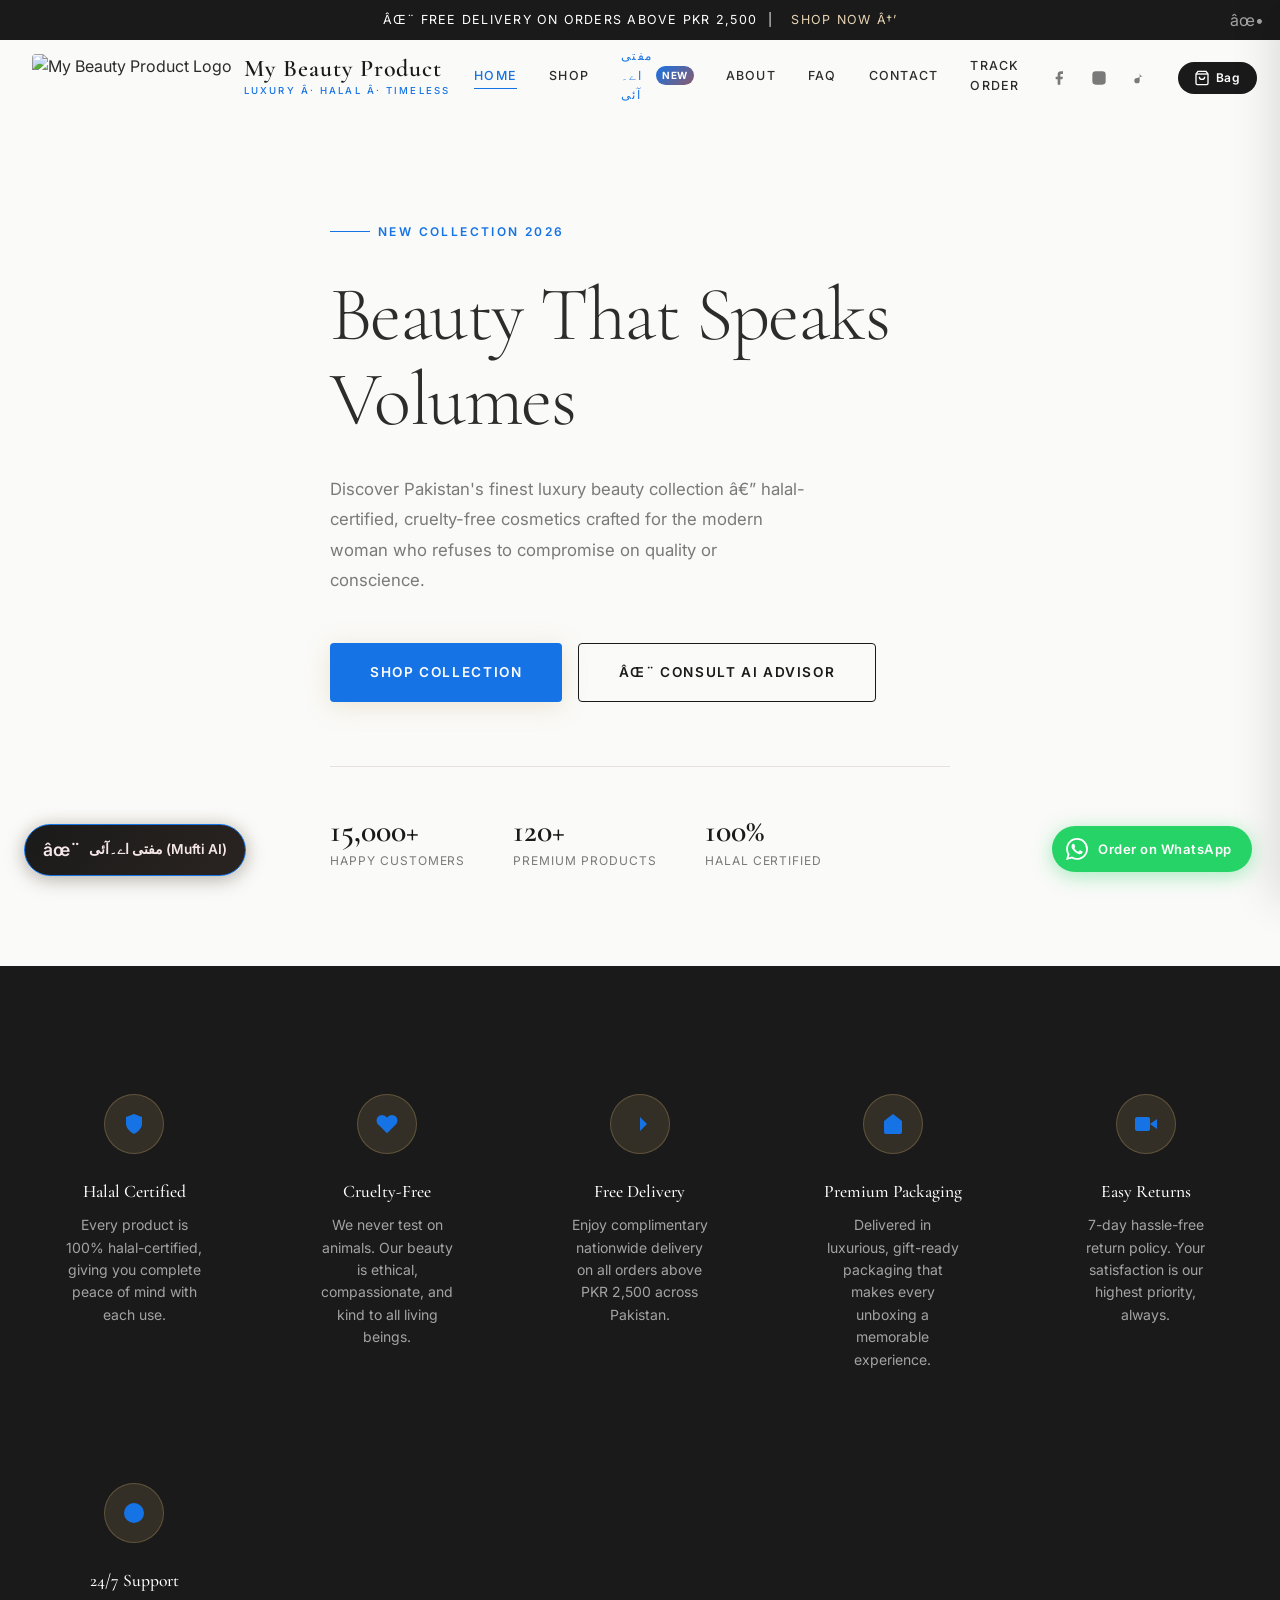
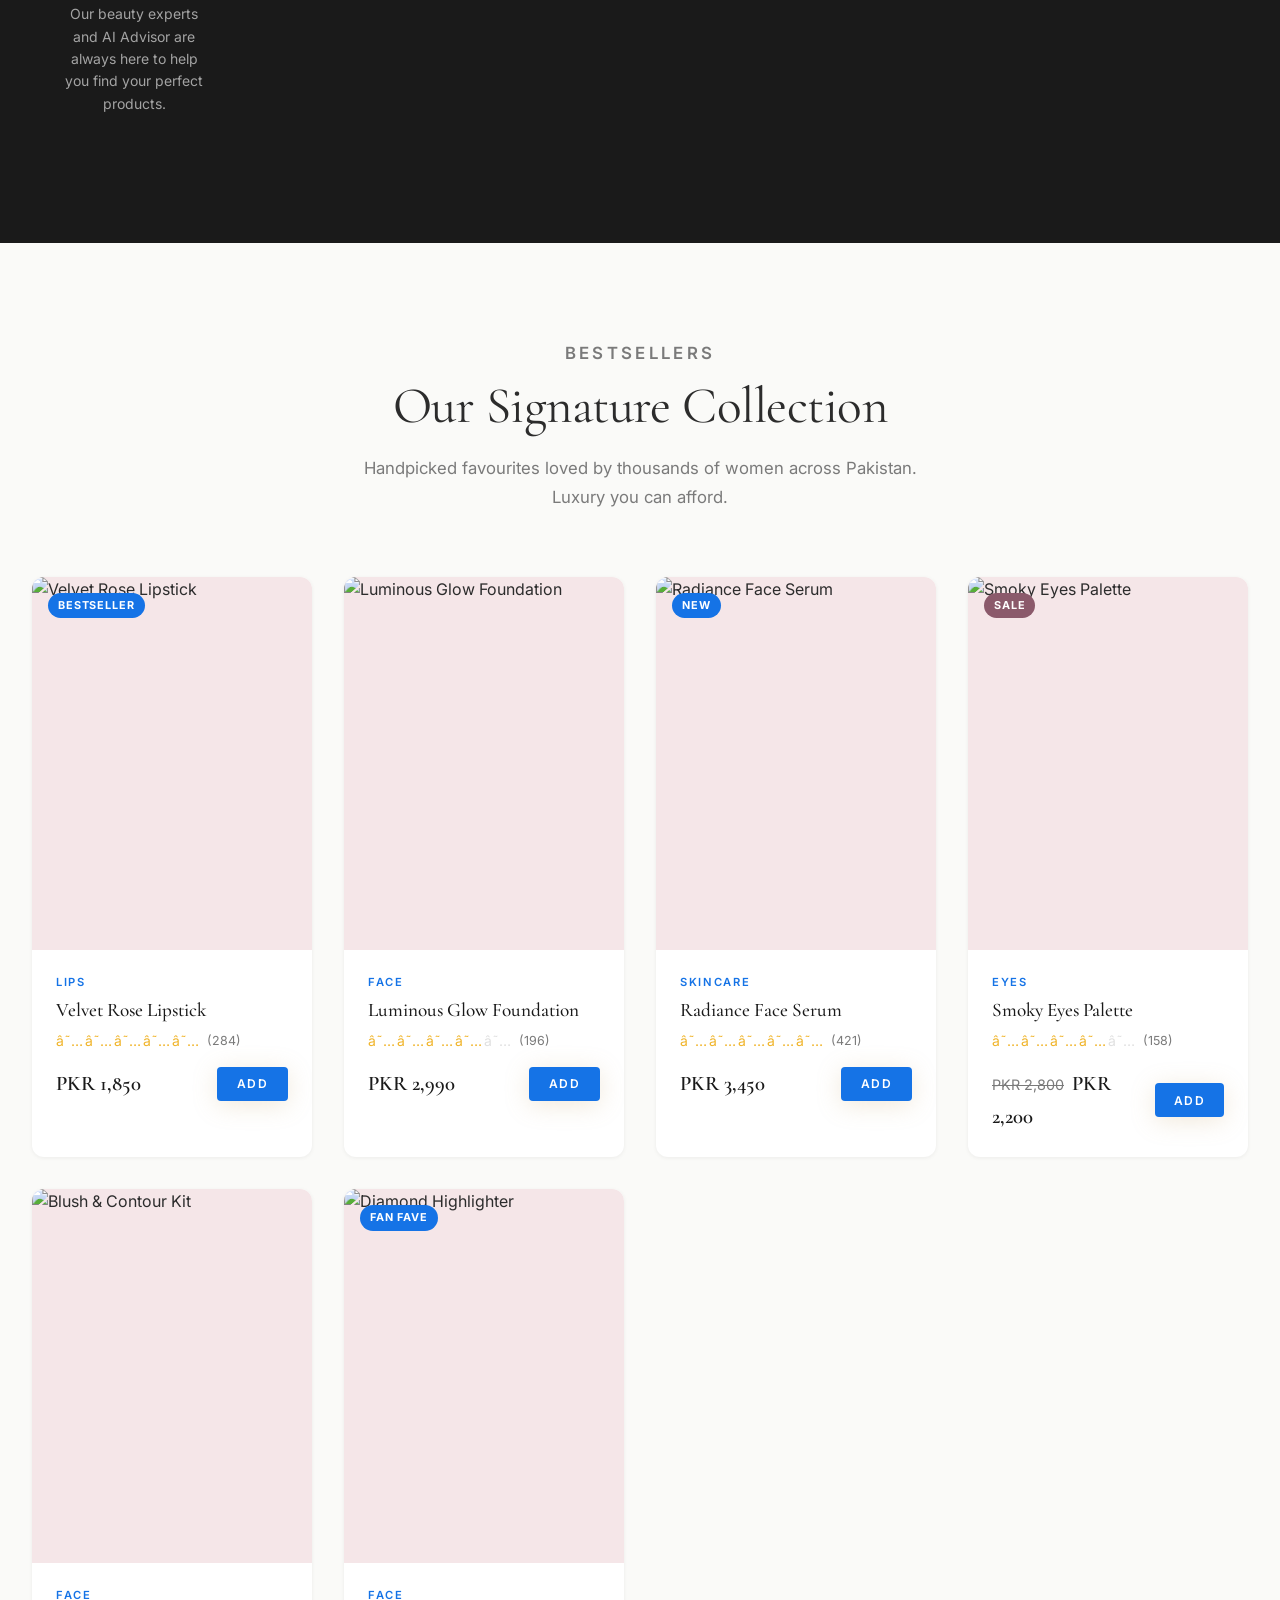
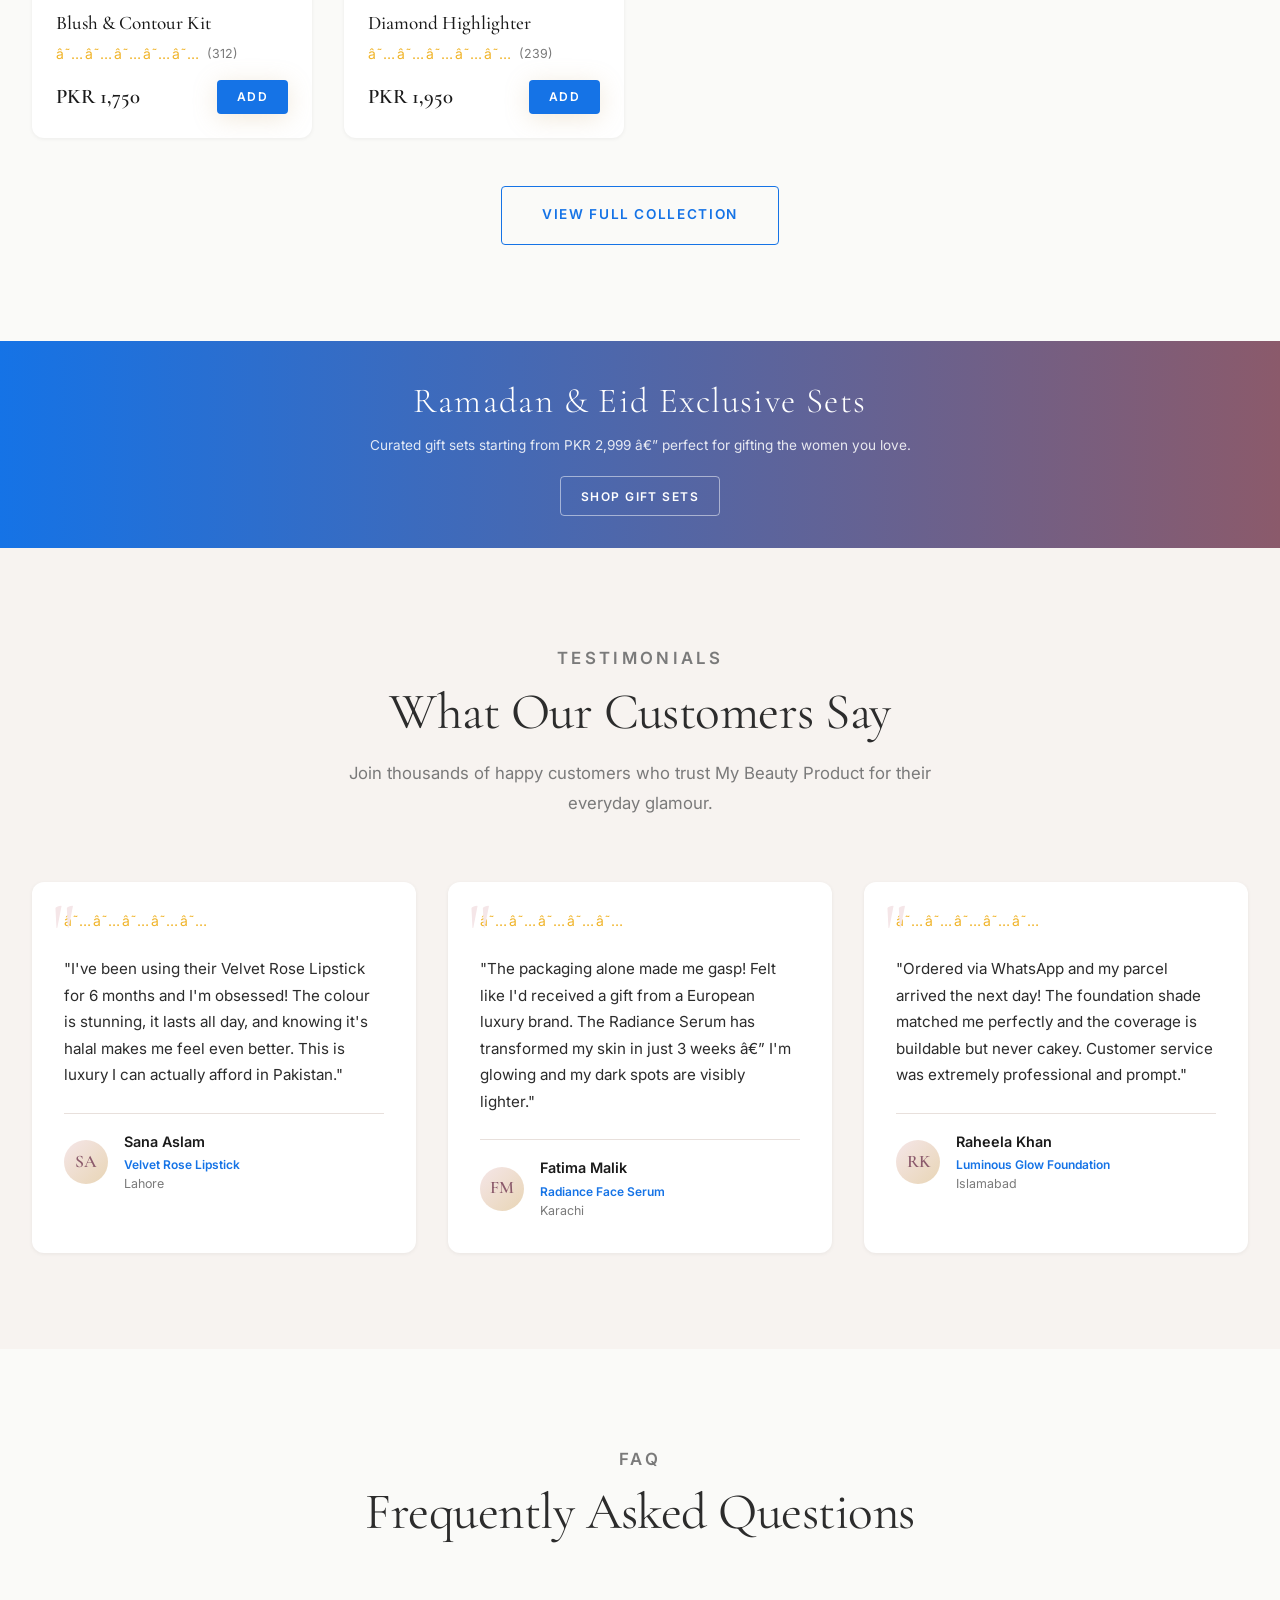
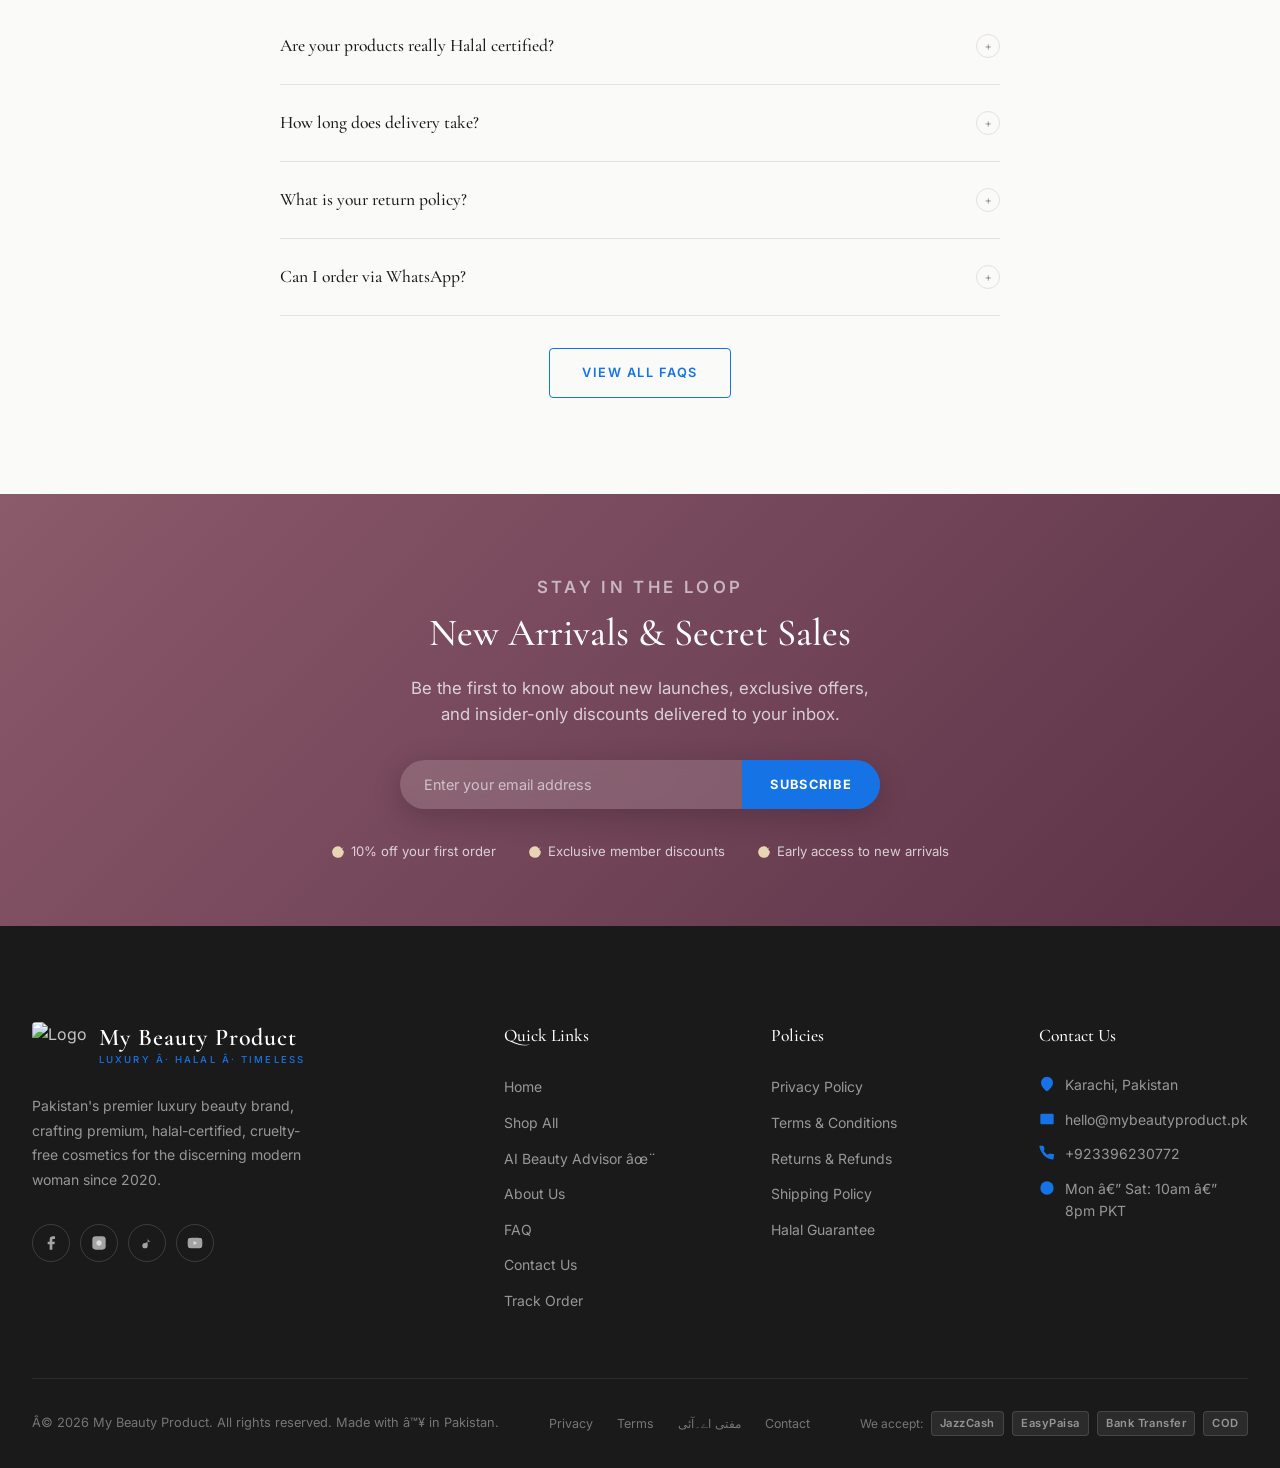
==== commit d44c6b40: "Update index.html" ====
--- a/index.html
+++ b/index.html
@@ -3,7 +3,7 @@
 <head>
   <meta charset="UTF-8" />
   <meta name="viewport" content="width=device-width, initial-scale=1.0" />
-  <title>My Beauty Product â€” Luxury Halal Beauty & Cosmetics Pakistan</title>
+  <title>مفتی صاحب کا روح پرور بیان</title>
   <meta name="description" content="My Beauty Product â€” Pakistan's premier luxury beauty brand. Shop premium lipsticks, foundations, serums, and skincare at affordable PKR prices. 100% Halal, cruelty-free cosmetics." />
   <meta name="keywords" content="beauty products Pakistan, luxury cosmetics PKR, halal makeup, lipstick Pakistan, foundation Pakistan, skincare Pakistan, AI beauty advisor" />
   <meta property="og:title" content="My Beauty Product â€” Luxury Beauty, Timeless Elegance" />
@@ -571,7 +571,7 @@
         </div>
         <div class="footer-contact-item">
           <svg viewBox="0 0 24 24" width="20" height="20"><path d="M22 16.92v3a2 2 0 01-2.18 2 19.79 19.79 0 01-8.63-3.07A19.5 19.5 0 013.5 9.93a19.79 19.79 0 01-3-8.59A2 2 0 012.48 1h3a2 2 0 012 1.72c.127.96.361 1.903.7 2.81a2 2 0 01-.45 2.11L6.91 8.45a16 16 0 006.29 6.29l1.39-1.39a2 2 0 012.11-.45c.907.339 1.85.573 2.81.7A2 2 0 0122 16.92z"/></svg>
-          <span>+92 300 123 4567</span>
+          <span>+923396230772</span>
         </div>
         <div class="footer-contact-item">
           <svg viewBox="0 0 24 24" width="20" height="20"><circle cx="12" cy="12" r="10"/><polyline points="12 6 12 12 16 14"/></svg>
--- a/style.css
+++ b/style.css
@@ -9,8 +9,8 @@
 /* ---------- CSS Custom Properties (Design Tokens) ---------- */
 :root {
   /* Colors */
-  --color-primary:      #C9A96E;
-  --color-primary-dark: #A8844E;
+  --color-primary:      #1573e6;
+  --color-primary-dark: #1573e6;
   --color-primary-light:#E8D5B5;
   --color-secondary:    #F5E6E8;
   --color-accent:       #8B5A6B;
